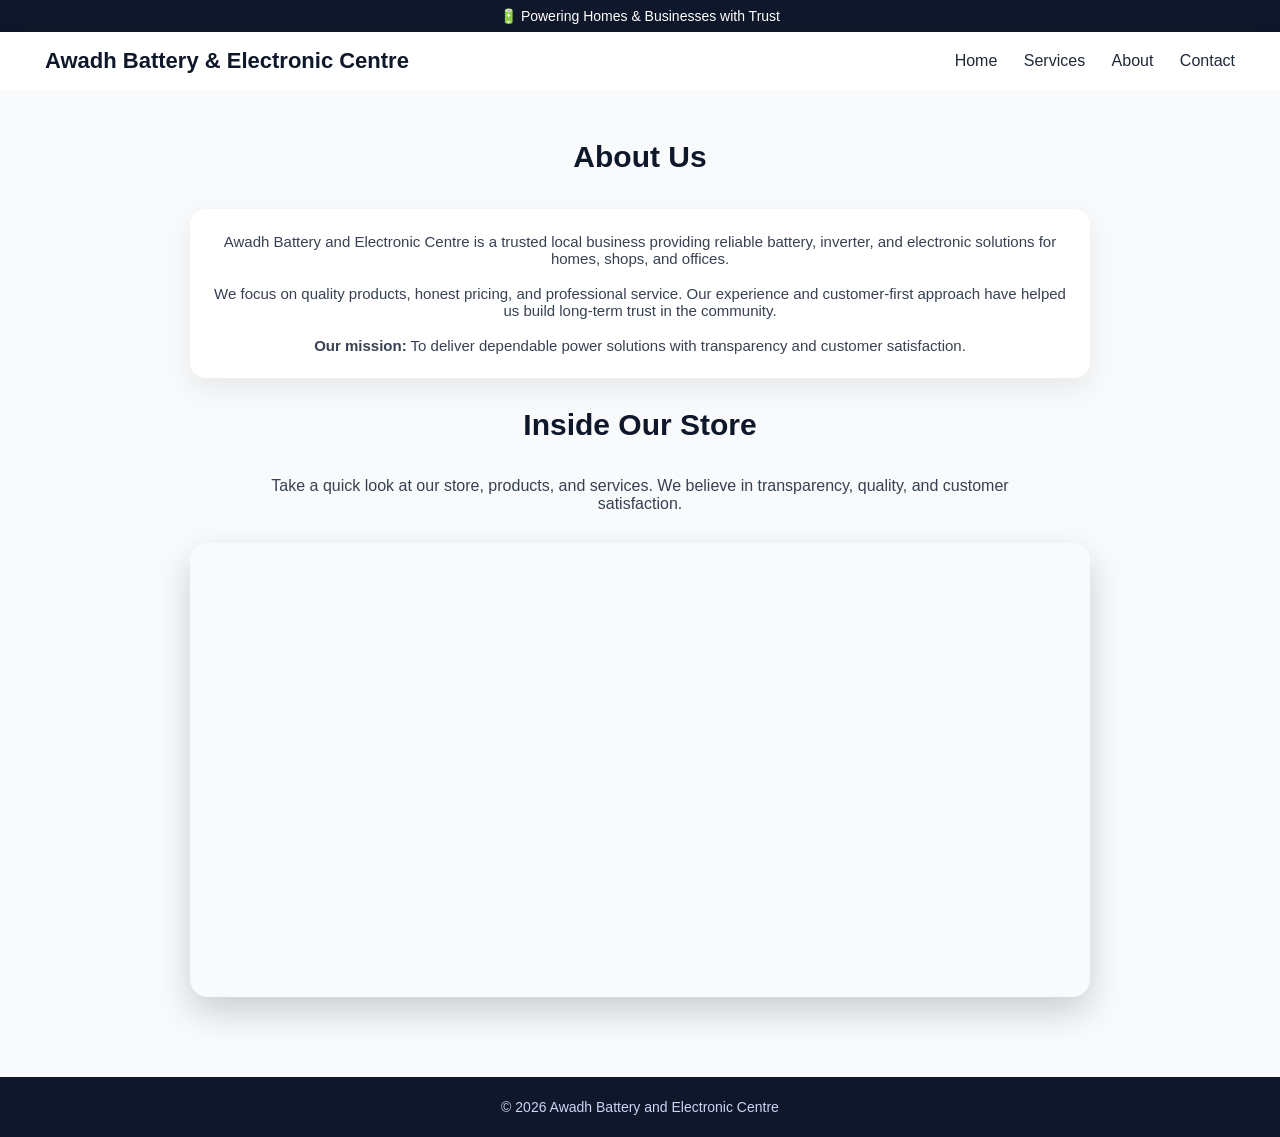
==== about.html @ 52fd738b "Update about.html" ====
<!DOCTYPE html>
<html lang="en">
<head>
    <meta charset="UTF-8">
    <title>About Us | Awadh Battery and Electronic Centre</title>
    <meta name="viewport" content="width=device-width, initial-scale=1.0">
    <link rel="stylesheet" href="css/style.css">
</head>
<body>

<!-- Top Bar -->
<div class="top-bar">
    🔋 Powering Homes & Businesses with Trust
</div>

<!-- Navbar -->
<header class="navbar">
    <h1>Awadh Battery & Electronic Centre</h1>
    <nav>
        <a href="index.html">Home</a>
        <a href="services.html">Services</a>
        <a href="about.html">About</a>
        <a href="contact.html">Contact</a>
    </nav>
</header>

<!-- About Section -->
<section class="section">
    <h2>About Us</h2>

    <div class="card" style="max-width:900px;margin:30px auto;">
        <p>
            Awadh Battery and Electronic Centre is a trusted local business providing
            reliable battery, inverter, and electronic solutions for homes, shops,
            and offices.
        </p>
        <br>
        <p>
            We focus on quality products, honest pricing, and professional service.
            Our experience and customer-first approach have helped us build
            long-term trust in the community.
        </p>
        <br>
        <p>
            <strong>Our mission:</strong> To deliver dependable power solutions with
            transparency and customer satisfaction.
        </p>
    </div>

    <!-- Video Section -->
    <h2>Inside Our Store</h2>

    <p style="max-width:800px;margin:10px auto 25px;color:#374151;">
        Take a quick look at our store, products, and services.
        We believe in transparency, quality, and customer satisfaction.
    </p>

    <div style="
        max-width:900px;
        margin:30px auto;
        border-radius:18px;
        overflow:hidden;
        box-shadow:0 15px 35px rgba(0,0,0,0.18);
    ">
        <iframe
            width="100%"
            height="450"
            src="https://www.youtube.com/embed/O_QSmwJONHc?si=0A84i3g3huRqB9Fi"
            title="Awadh Battery and Electronic Centre"
            frameborder="0"
            allow="accelerometer; autoplay; clipboard-write; encrypted-media; gyroscope; picture-in-picture"
            allowfullscreen>
        </iframe>
    </div>
</section>

<!-- Footer -->
<footer>
    <p>© 2026 Awadh Battery and Electronic Centre</p>
</footer>

</body>
</html>
---- css/style.css ----
* {
    margin: 0;
    padding: 0;
    box-sizing: border-box;
    font-family: "Segoe UI", Arial, sans-serif;
}

/* Top Bar */
.top-bar {
    background: #0f172a;
    color: #ffffff;
    text-align: center;
    padding: 8px 12px;
    font-size: 14px;
}

/* Navbar */
.navbar {
    background: #ffffff;
    padding: 16px 45px;
    display: flex;
    justify-content: space-between;
    align-items: center;
    box-shadow: 0 4px 18px rgba(0,0,0,0.08);
}

.navbar h1 {
    color: #0f172a;
    font-size: 22px;
    font-weight: 700;
}

.navbar nav a {
    margin-left: 22px;
    text-decoration: none;
    color: #1f2937;
    font-weight: 500;
}

.navbar nav a:hover {
    color: #f97316;
}

/* Hero */
.hero {
    background: linear-gradient(
        rgba(15,23,42,0.75),
        rgba(15,23,42,0.75)
    ),
    url("../images/shop.jpg") center/cover no-repeat;
    min-height: 58vh;
    display: flex;
    align-items: center;
    justify-content: center;
    text-align: center;
    color: white;
    padding: 40px 20px;
}

.hero h2 {
    font-size: 40px;
    margin-bottom: 12px;
    font-weight: 700;
}

.hero p {
    font-size: 18px;
    margin-bottom: 22px;
    color: #e5e7eb;
}

.btn {
    display: inline-block;
    padding: 13px 30px;
    background: #f97316;
    color: white;
    text-decoration: none;
    border-radius: 30px;
    font-weight: 600;
}

.btn:hover {
    background: #ea580c;
}

/* Sections */
.section {
    padding: 50px 60px;
    background: #f8fafc;
    text-align: center;
}

.section h2 {
    margin-bottom: 35px;
    font-size: 30px;
    color: #0f172a;
    font-weight: 700;
}

/* Cards */
.cards {
    display: grid;
    grid-template-columns: repeat(auto-fit, minmax(260px, 1fr));
    gap: 28px;
}

.card {
    background: white;
    padding: 24px;
    border-radius: 16px;
    box-shadow: 0 10px 30px rgba(0,0,0,0.08);
    transition: transform 0.3s, box-shadow 0.3s;
}

.card:hover {
    transform: translateY(-10px);
    box-shadow: 0 18px 40px rgba(0,0,0,0.15);
}

.card img {
    width: 100%;
    border-radius: 14px;
    margin-bottom: 18px;
}

.card h3 {
    color: #f97316;
    margin-bottom: 10px;
    font-size: 20px;
}

.card p {
    color: #374151;
    font-size: 15px;
}

/* Footer */
footer {
    background: #0f172a;
    color: #cbd5f5;
    text-align: center;
    padding: 22px;
    font-size: 14px;
}
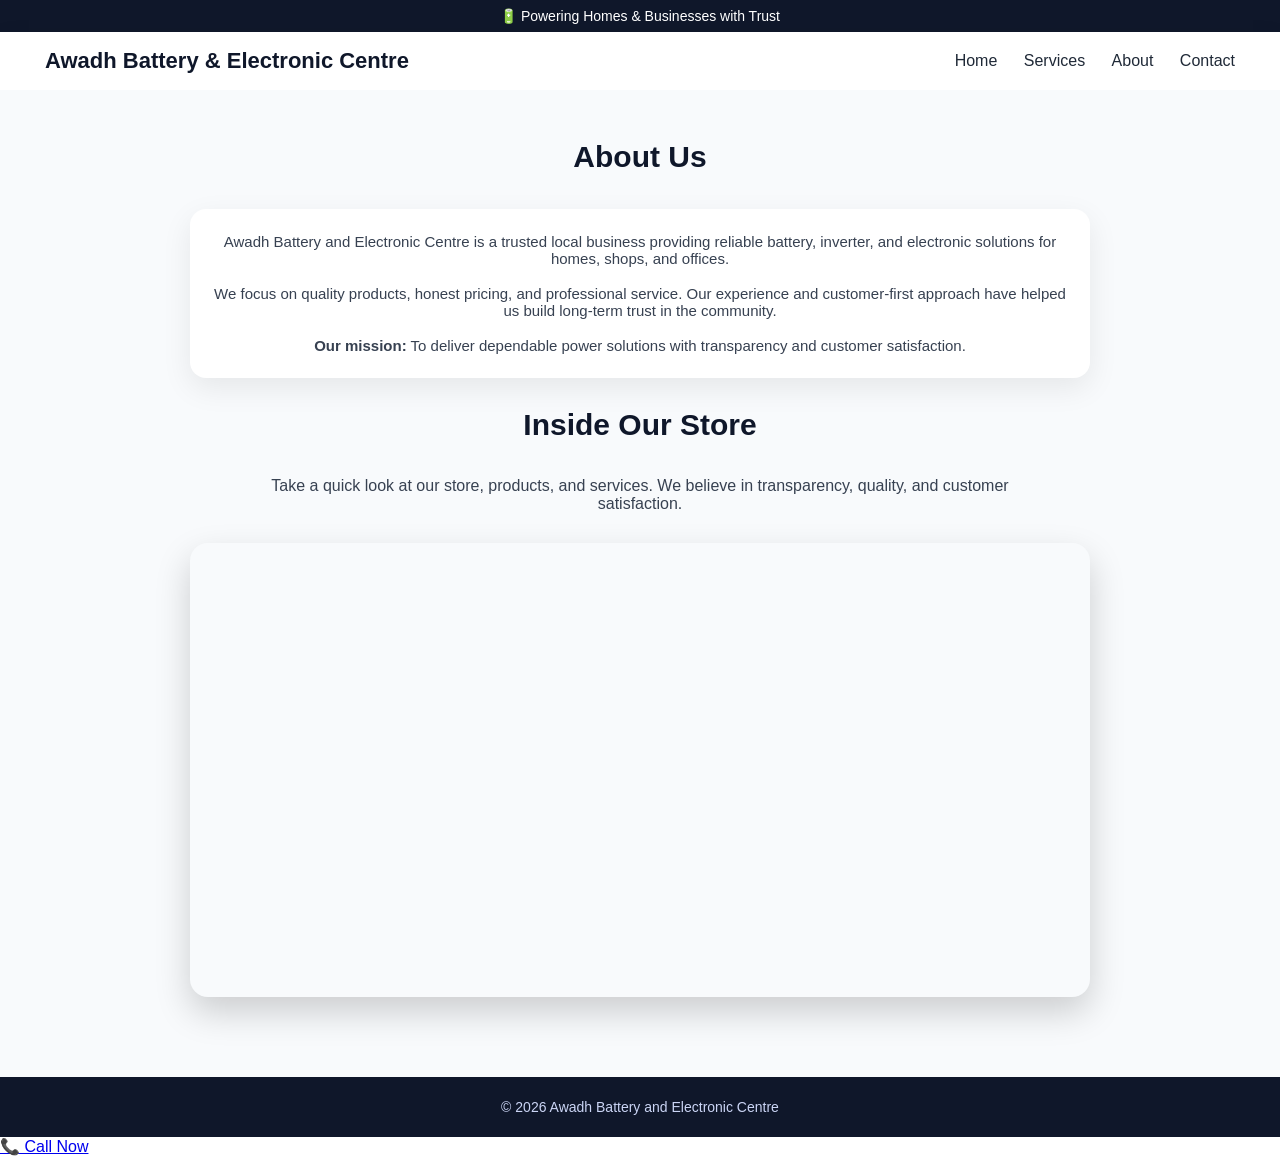
==== commit 5aeda6ee: "Update about.html" ====
--- a/about.html
+++ b/about.html
@@ -78,6 +78,10 @@
 <footer>
     <p>© 2026 Awadh Battery and Electronic Centre</p>
 </footer>
-
+<!-- Sticky Call Button -->
+<a href="tel:+918130596101" class="sticky-call">
+    📞 Call Now
+</a>
 </body>
 </html>
+
--- a/css/style.css
+++ b/css/style.css
@@ -142,3 +142,37 @@
     padding: 22px;
     font-size: 14px;
 }
+/* Mobile Optimization */
+@media (max-width: 768px) {
+
+    .navbar {
+        flex-direction: column;
+        padding: 15px 20px;
+        text-align: center;
+    }
+
+    .navbar nav {
+        margin-top: 10px;
+    }
+
+    .navbar nav a {
+        margin: 0 10px;
+        display: inline-block;
+    }
+
+    .hero h2 {
+        font-size: 28px;
+    }
+
+    .hero p {
+        font-size: 16px;
+    }
+
+    .section {
+        padding: 35px 20px;
+    }
+
+    iframe {
+        height: 260px;
+    }
+}
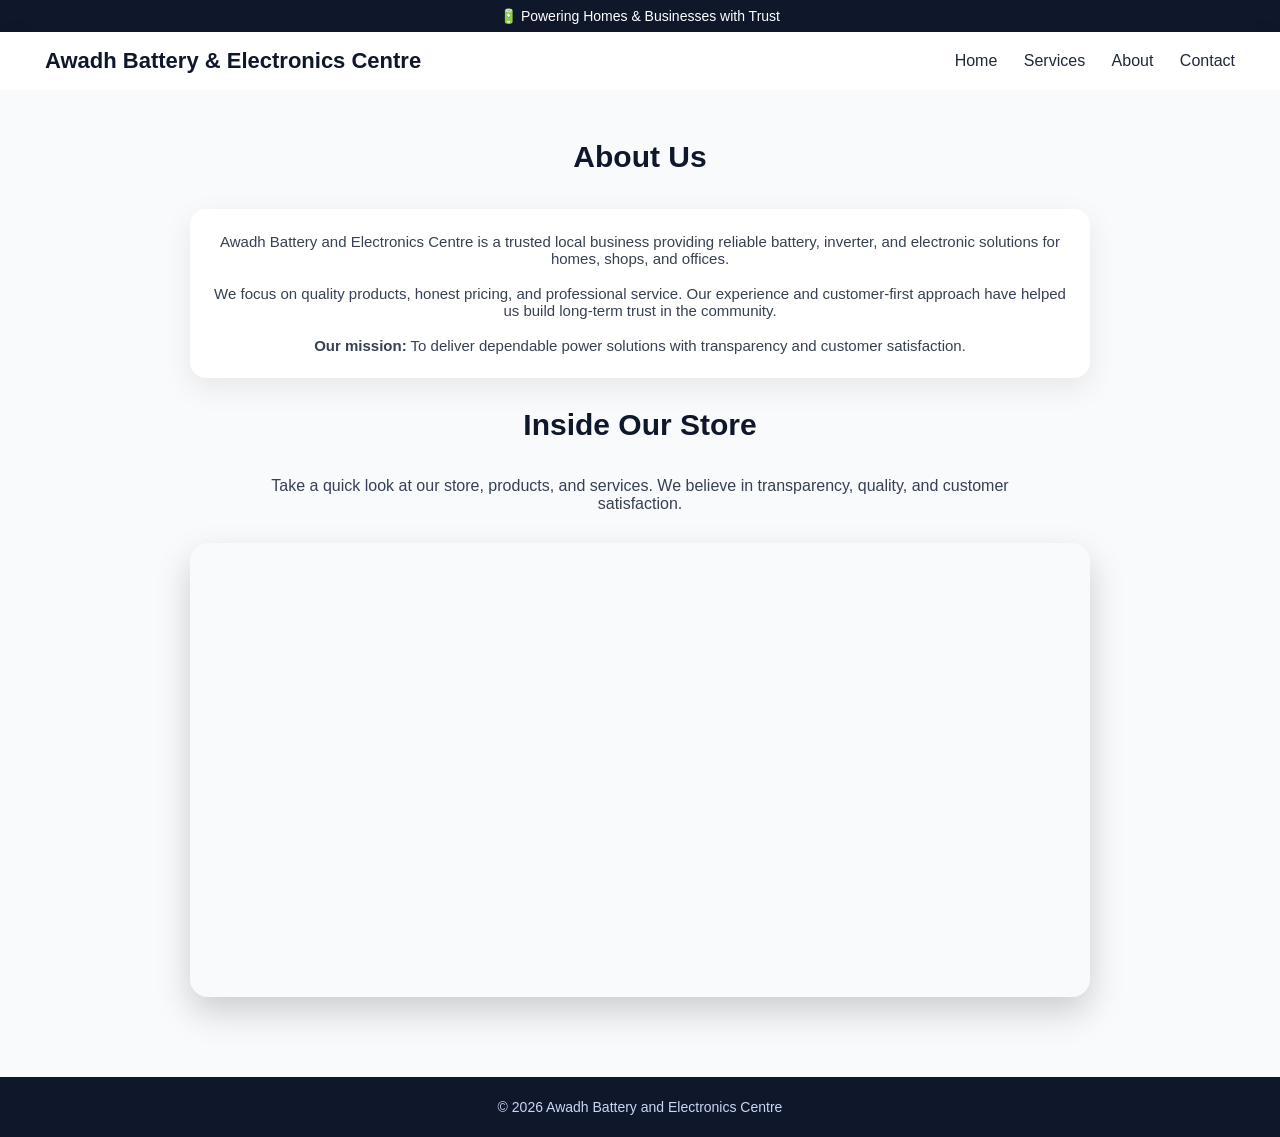
==== commit bd977bd5: "Update about.html" ====
--- a/about.html
+++ b/about.html
@@ -2,7 +2,7 @@
 <html lang="en">
 <head>
     <meta charset="UTF-8">
-    <title>About Us | Awadh Battery and Electronic Centre</title>
+    <title>About Us | Awadh Battery and Electronics Centre</title>
     <meta name="viewport" content="width=device-width, initial-scale=1.0">
     <link rel="stylesheet" href="css/style.css">
 </head>
@@ -15,7 +15,7 @@
 
 <!-- Navbar -->
 <header class="navbar">
-    <h1>Awadh Battery & Electronic Centre</h1>
+    <h1>Awadh Battery & Electronics Centre</h1>
     <nav>
         <a href="index.html">Home</a>
         <a href="services.html">Services</a>
@@ -30,7 +30,7 @@
 
     <div class="card" style="max-width:900px;margin:30px auto;">
         <p>
-            Awadh Battery and Electronic Centre is a trusted local business providing
+            Awadh Battery and Electronics Centre is a trusted local business providing
             reliable battery, inverter, and electronic solutions for homes, shops,
             and offices.
         </p>
@@ -66,7 +66,7 @@
             width="100%"
             height="450"
             src="https://www.youtube.com/embed/O_QSmwJONHc?si=0A84i3g3huRqB9Fi"
-            title="Awadh Battery and Electronic Centre"
+            title="Awadh Battery and Electronics Centre"
             frameborder="0"
             allow="accelerometer; autoplay; clipboard-write; encrypted-media; gyroscope; picture-in-picture"
             allowfullscreen>
@@ -76,7 +76,7 @@
 
 <!-- Footer -->
 <footer>
-    <p>© 2026 Awadh Battery and Electronic Centre</p>
+    <p>© 2026 Awadh Battery and Electronics Centre</p>
 </footer>
 <!-- Sticky Call Button -->
 <a href="tel:+918130596101" class="sticky-call">
@@ -85,3 +85,4 @@
 </body>
 </html>
 
+
--- a/css/style.css
+++ b/css/style.css
@@ -176,3 +176,30 @@
         height: 260px;
     }
 }
+/* Sticky Call Button */
+.sticky-call {
+    position: fixed;
+    bottom: 20px;
+    right: 20px;
+    background: #f97316;
+    color: #ffffff;
+    padding: 14px 20px;
+    border-radius: 50px;
+    font-size: 16px;
+    font-weight: 600;
+    text-decoration: none;
+    box-shadow: 0 10px 25px rgba(0,0,0,0.25);
+    z-index: 9999;
+}
+
+/* Hover effect (desktop only) */
+.sticky-call:hover {
+    background: #ea580c;
+}
+
+/* Show only on mobile */
+@media (min-width: 769px) {
+    .sticky-call {
+        display: none;
+    }
+}
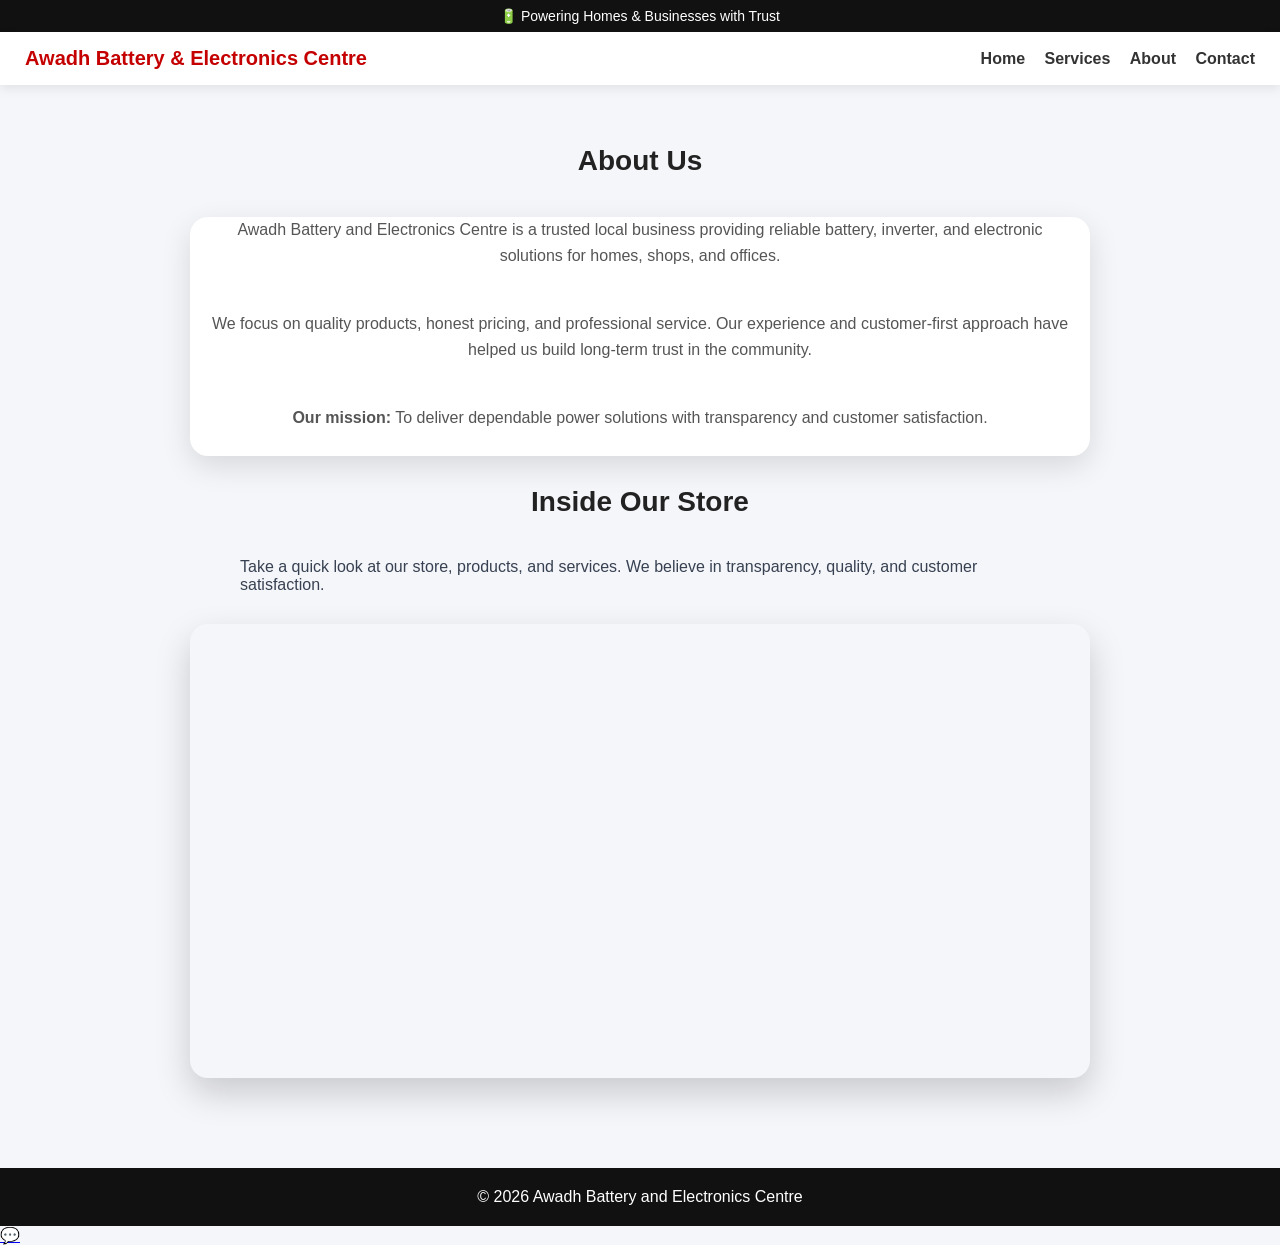
==== commit 6614dcfb: "Update about.html" ====
--- a/about.html
+++ b/about.html
@@ -82,7 +82,17 @@
 <a href="tel:+918130596101" class="sticky-call">
     📞 Call Now
 </a>
+
+    <!-- WhatsApp Floating Button -->
+<a 
+  href="https://wa.me/918130596101?text=Hello%20Awadh%20Battery%20and%20Electronics%20Centre,%20I%20need%20information."
+  class="whatsapp-float"
+  target="_blank"
+>
+    💬
+</a>
 </body>
 </html>
 
 
+
--- a/css/style.css
+++ b/css/style.css
@@ -1,205 +1,219 @@
+/* =======================
+   RESET & GLOBAL
+======================= */
 * {
     margin: 0;
     padding: 0;
     box-sizing: border-box;
-    font-family: "Segoe UI", Arial, sans-serif;
-}
-
-/* Top Bar */
+    font-family: Arial, Helvetica, sans-serif;
+}
+
+body {
+    background: #f5f6fa;
+    color: #333;
+}
+
+/* =======================
+   TOP BAR
+======================= */
 .top-bar {
-    background: #0f172a;
-    color: #ffffff;
-    text-align: center;
-    padding: 8px 12px;
+    background: #111;
+    color: #fff;
+    text-align: center;
+    padding: 8px;
     font-size: 14px;
 }
 
-/* Navbar */
+/* =======================
+   NAVBAR
+======================= */
 .navbar {
     background: #ffffff;
-    padding: 16px 45px;
+    padding: 15px 25px;
     display: flex;
     justify-content: space-between;
     align-items: center;
-    box-shadow: 0 4px 18px rgba(0,0,0,0.08);
+    flex-wrap: wrap;
+    box-shadow: 0 4px 10px rgba(0,0,0,0.08);
 }
 
 .navbar h1 {
-    color: #0f172a;
-    font-size: 22px;
-    font-weight: 700;
+    font-size: 20px;
+    color: #c40000;
 }
 
 .navbar nav a {
-    margin-left: 22px;
-    text-decoration: none;
-    color: #1f2937;
-    font-weight: 500;
+    margin-left: 15px;
+    text-decoration: none;
+    color: #333;
+    font-weight: 600;
 }
 
 .navbar nav a:hover {
-    color: #f97316;
-}
-
-/* Hero */
+    color: #c40000;
+}
+
+/* =======================
+   HERO SECTION
+======================= */
 .hero {
-    background: linear-gradient(
-        rgba(15,23,42,0.75),
-        rgba(15,23,42,0.75)
-    ),
-    url("../images/shop.jpg") center/cover no-repeat;
-    min-height: 58vh;
-    display: flex;
-    align-items: center;
-    justify-content: center;
-    text-align: center;
+    background: linear-gradient(to right, #c40000, #ff3b3b);
     color: white;
-    padding: 40px 20px;
+    padding: 70px 20px;
+    text-align: center;
 }
 
 .hero h2 {
-    font-size: 40px;
-    margin-bottom: 12px;
-    font-weight: 700;
+    font-size: 34px;
+    margin-bottom: 10px;
 }
 
 .hero p {
     font-size: 18px;
-    margin-bottom: 22px;
-    color: #e5e7eb;
+    margin-bottom: 25px;
 }
 
 .btn {
+    background: white;
+    color: #c40000;
+    padding: 12px 25px;
+    border-radius: 30px;
+    text-decoration: none;
+    font-weight: bold;
     display: inline-block;
-    padding: 13px 30px;
-    background: #f97316;
-    color: white;
-    text-decoration: none;
-    border-radius: 30px;
-    font-weight: 600;
-}
-
-.btn:hover {
-    background: #ea580c;
-}
-
-/* Sections */
+}
+
+/* =======================
+   SECTIONS
+======================= */
 .section {
-    padding: 50px 60px;
-    background: #f8fafc;
-    text-align: center;
+    padding: 60px 20px;
 }
 
 .section h2 {
-    margin-bottom: 35px;
-    font-size: 30px;
-    color: #0f172a;
-    font-weight: 700;
-}
-
-/* Cards */
+    text-align: center;
+    margin-bottom: 40px;
+    font-size: 28px;
+    color: #222;
+}
+
+/* =======================
+   OFFERING CARDS
+======================= */
 .cards {
     display: grid;
-    grid-template-columns: repeat(auto-fit, minmax(260px, 1fr));
-    gap: 28px;
+    grid-template-columns: repeat(auto-fit, minmax(280px, 1fr));
+    gap: 30px;
+    max-width: 1200px;
+    margin: auto;
 }
 
 .card {
-    background: white;
-    padding: 24px;
-    border-radius: 16px;
-    box-shadow: 0 10px 30px rgba(0,0,0,0.08);
-    transition: transform 0.3s, box-shadow 0.3s;
-}
-
-.card:hover {
-    transform: translateY(-10px);
-    box-shadow: 0 18px 40px rgba(0,0,0,0.15);
+    background: #fff;
+    border-radius: 18px;
+    overflow: hidden;
+    box-shadow: 0 10px 30px rgba(0,0,0,0.12);
+    display: flex;
+    flex-direction: column;
 }
 
 .card img {
     width: 100%;
-    border-radius: 14px;
-    margin-bottom: 18px;
+    height: 220px;
+    object-fit: cover;
+    display: block;
 }
 
 .card h3 {
-    color: #f97316;
-    margin-bottom: 10px;
-    font-size: 20px;
+    margin: 18px 0 8px;
+    text-align: center;
+    color: #c40000;
 }
 
 .card p {
-    color: #374151;
-    font-size: 15px;
-}
-
-/* Footer */
+    padding: 0 20px 25px;
+    text-align: center;
+    color: #555;
+    line-height: 1.6;
+    flex-grow: 1;
+}
+
+/* =======================
+   MAP SECTION
+======================= */
+.map-container {
+    max-width: 1200px;
+    margin: auto;
+    border-radius: 20px;
+    overflow: hidden;
+    box-shadow: 0 10px 30px rgba(0,0,0,0.15);
+}
+
+.map-actions {
+    width: 100%;
+    display: flex;
+    justify-content: center;
+    margin: 30px 0;
+}
+
+.map-actions a {
+    background: #c40000;
+    color: #fff;
+    padding: 14px 32px;
+    border-radius: 30px;
+    text-decoration: none;
+    font-weight: bold;
+    font-size: 16px;
+    box-shadow: 0 6px 18px rgba(0,0,0,0.25);
+}
+
+/* =======================
+   FOOTER
+======================= */
 footer {
-    background: #0f172a;
-    color: #cbd5f5;
-    text-align: center;
-    padding: 22px;
-    font-size: 14px;
-}
-/* Mobile Optimization */
-@media (max-width: 768px) {
-
-    .navbar {
-        flex-direction: column;
-        padding: 15px 20px;
-        text-align: center;
-    }
-
-    .navbar nav {
-        margin-top: 10px;
-    }
-
-    .navbar nav a {
-        margin: 0 10px;
-        display: inline-block;
-    }
-
-    .hero h2 {
-        font-size: 28px;
-    }
-
-    .hero p {
-        font-size: 16px;
-    }
-
-    .section {
-        padding: 35px 20px;
-    }
-
-    iframe {
-        height: 260px;
-    }
-}
-/* Sticky Call Button */
+    background: #111;
+    color: white;
+    text-align: center;
+    padding: 20px;
+}
+
+/* =======================
+   STICKY CALL BUTTON
+======================= */
 .sticky-call {
     position: fixed;
     bottom: 20px;
     right: 20px;
-    background: #f97316;
-    color: #ffffff;
+    background: #c40000;
+    color: white;
     padding: 14px 20px;
-    border-radius: 50px;
-    font-size: 16px;
-    font-weight: 600;
-    text-decoration: none;
-    box-shadow: 0 10px 25px rgba(0,0,0,0.25);
-    z-index: 9999;
-}
-
-/* Hover effect (desktop only) */
-.sticky-call:hover {
-    background: #ea580c;
-}
-
-/* Show only on mobile */
-@media (min-width: 769px) {
+    border-radius: 40px;
+    text-decoration: none;
+    font-weight: bold;
+    box-shadow: 0 8px 20px rgba(0,0,0,0.3);
+}
+
+/* Hide call button on desktop */
+@media (min-width: 768px) {
     .sticky-call {
         display: none;
     }
 }
+
+/* =======================
+   MOBILE OPTIMIZATION
+======================= */
+@media (max-width: 600px) {
+    .hero h2 {
+        font-size: 26px;
+    }
+
+    .card img {
+        height: 190px;
+    }
+
+    .map-actions a {
+        width: 90%;
+        text-align: center;
+    }
+}
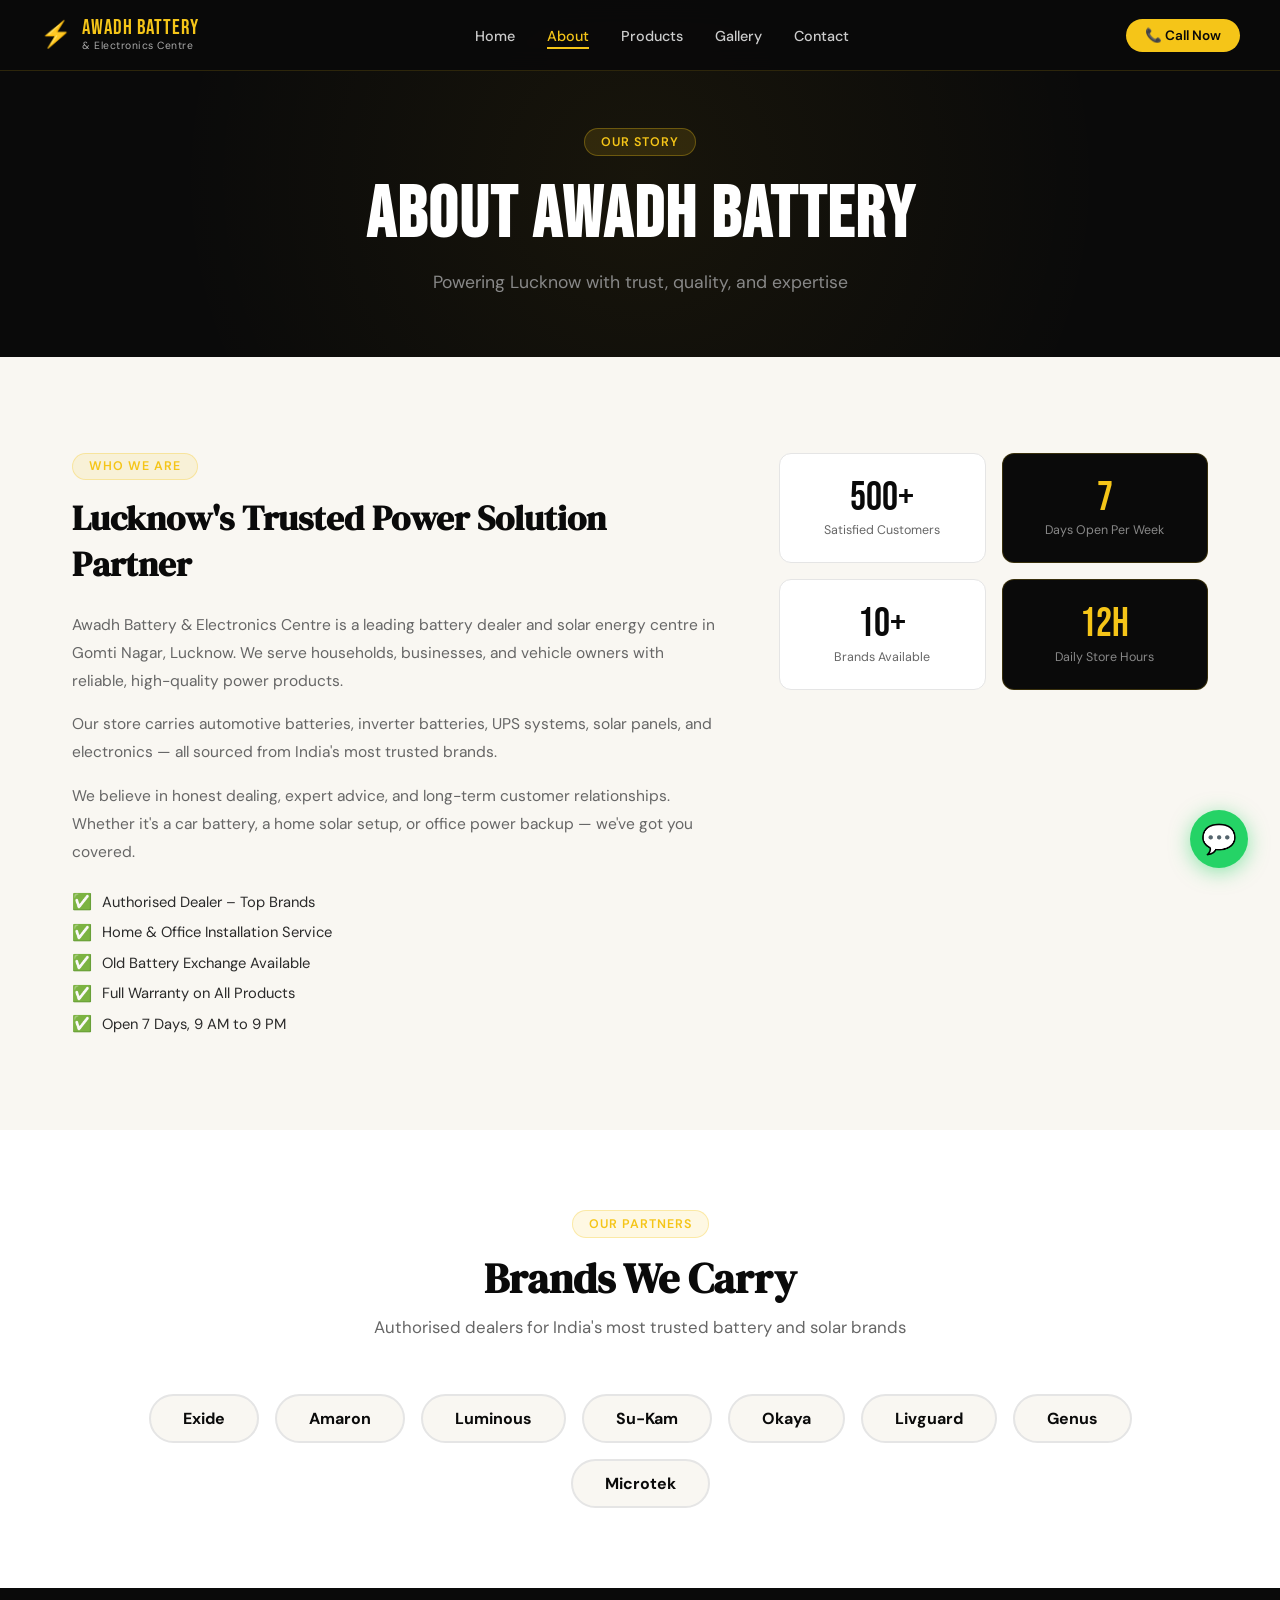
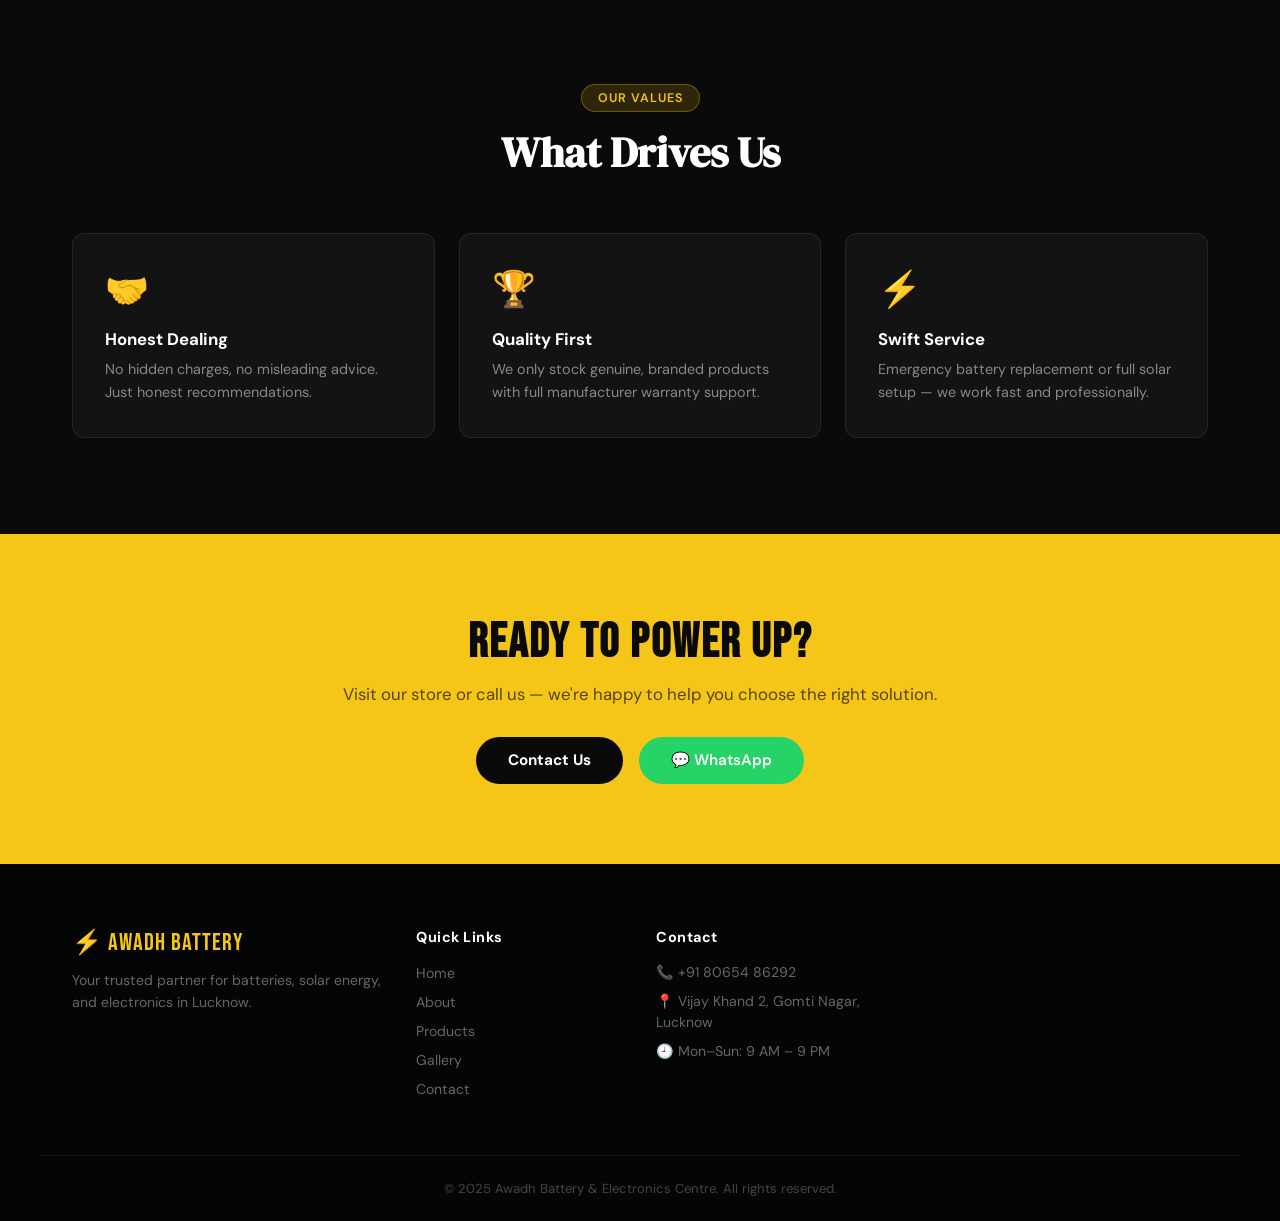
==== commit 4839e6ac: "Update about.html" ====
--- a/about.html
+++ b/about.html
@@ -1,98 +1,104 @@
 <!DOCTYPE html>
 <html lang="en">
 <head>
-    <meta charset="UTF-8">
-    <title>About Us | Awadh Battery and Electronics Centre</title>
-    <meta name="viewport" content="width=device-width, initial-scale=1.0">
-    <link rel="stylesheet" href="css/style.css">
+  <meta charset="UTF-8"/>
+  <meta name="viewport" content="width=device-width, initial-scale=1.0"/>
+  <title>About Us | Awadh Battery & Electronics Centre</title>
+  <link rel="preconnect" href="https://fonts.googleapis.com">
+  <link href="https://fonts.googleapis.com/css2?family=Bebas+Neue&family=DM+Sans:wght@300;400;500;600&family=DM+Serif+Display&display=swap" rel="stylesheet">
+  <link rel="stylesheet" href="style.css">
 </head>
 <body>
+  <nav class="navbar" id="navbar">
+    <div class="nav-container">
+      <a href="index.html" class="nav-logo"><span class="logo-icon">⚡</span><div><div class="logo-name">Awadh Battery</div><div class="logo-sub">& Electronics Centre</div></div></a>
+      <ul class="nav-links" id="navLinks">
+        <li><a href="index.html">Home</a></li>
+        <li><a href="about.html" class="active">About</a></li>
+        <li><a href="products.html">Products</a></li>
+        <li><a href="gallery.html">Gallery</a></li>
+        <li><a href="contact.html">Contact</a></li>
+      </ul>
+      <a href="tel:08065486292" class="nav-cta">📞 Call Now</a>
+      <button class="hamburger" id="hamburger">&#9776;</button>
+    </div>
+  </nav>
 
-<!-- Top Bar -->
-<div class="top-bar">
-    🔋 Powering Homes & Businesses with Trust
-</div>
+  <section class="page-hero">
+    <div class="page-hero-content">
+      <div class="section-tag">Our Story</div>
+      <h1>About Awadh Battery</h1>
+      <p>Powering Lucknow with trust, quality, and expertise</p>
+    </div>
+  </section>
 
-<!-- Navbar -->
-<header class="navbar">
-    <h1>Awadh Battery & Electronics Centre</h1>
-    <nav>
-        <a href="index.html">Home</a>
-        <a href="services.html">Services</a>
-        <a href="about.html">About</a>
-        <a href="contact.html">Contact</a>
-    </nav>
-</header>
+  <section class="about-section">
+    <div class="container about-flex">
+      <div class="about-text">
+        <div class="section-tag">Who We Are</div>
+        <h2>Lucknow's Trusted Power Solution Partner</h2>
+        <p>Awadh Battery & Electronics Centre is a leading battery dealer and solar energy centre in Gomti Nagar, Lucknow. We serve households, businesses, and vehicle owners with reliable, high-quality power products.</p>
+        <p>Our store carries automotive batteries, inverter batteries, UPS systems, solar panels, and electronics — all sourced from India's most trusted brands.</p>
+        <p>We believe in honest dealing, expert advice, and long-term customer relationships. Whether it's a car battery, a home solar setup, or office power backup — we've got you covered.</p>
+        <div class="about-highlights">
+          <div class="highlight"><span class="hl-icon">✅</span><span>Authorised Dealer – Top Brands</span></div>
+          <div class="highlight"><span class="hl-icon">✅</span><span>Home & Office Installation Service</span></div>
+          <div class="highlight"><span class="hl-icon">✅</span><span>Old Battery Exchange Available</span></div>
+          <div class="highlight"><span class="hl-icon">✅</span><span>Full Warranty on All Products</span></div>
+          <div class="highlight"><span class="hl-icon">✅</span><span>Open 7 Days, 9 AM to 9 PM</span></div>
+        </div>
+      </div>
+      <div class="about-stats-col">
+        <div class="about-stat-card"><div class="big-num">500+</div><div class="big-label">Satisfied Customers</div></div>
+        <div class="about-stat-card accent-card"><div class="big-num">7</div><div class="big-label">Days Open Per Week</div></div>
+        <div class="about-stat-card"><div class="big-num">10+</div><div class="big-label">Brands Available</div></div>
+        <div class="about-stat-card accent-card"><div class="big-num">12h</div><div class="big-label">Daily Store Hours</div></div>
+      </div>
+    </div>
+  </section>
 
-<!-- About Section -->
-<section class="section">
-    <h2>About Us</h2>
+  <section class="brands-section">
+    <div class="container">
+      <div class="section-header"><div class="section-tag">Our Partners</div><h2>Brands We Carry</h2><p>Authorised dealers for India's most trusted battery and solar brands</p></div>
+      <div class="brands-grid">
+        <div class="brand-pill">Exide</div><div class="brand-pill">Amaron</div><div class="brand-pill">Luminous</div>
+        <div class="brand-pill">Su-Kam</div><div class="brand-pill">Okaya</div><div class="brand-pill">Livguard</div>
+        <div class="brand-pill">Genus</div><div class="brand-pill">Microtek</div>
+      </div>
+    </div>
+  </section>
 
-    <div class="card" style="max-width:900px;margin:30px auto;">
-        <p>
-            Awadh Battery and Electronics Centre is a trusted local business providing
-            reliable battery, inverter, and electronic solutions for homes, shops,
-            and offices.
-        </p>
-        <br>
-        <p>
-            We focus on quality products, honest pricing, and professional service.
-            Our experience and customer-first approach have helped us build
-            long-term trust in the community.
-        </p>
-        <br>
-        <p>
-            <strong>Our mission:</strong> To deliver dependable power solutions with
-            transparency and customer satisfaction.
-        </p>
+  <section class="values-section">
+    <div class="container">
+      <div class="section-header light"><div class="section-tag tag-light">Our Values</div><h2>What Drives Us</h2></div>
+      <div class="values-grid">
+        <div class="value-card"><div class="value-icon">🤝</div><h3>Honest Dealing</h3><p>No hidden charges, no misleading advice. Just honest recommendations.</p></div>
+        <div class="value-card"><div class="value-icon">🏆</div><h3>Quality First</h3><p>We only stock genuine, branded products with full manufacturer warranty support.</p></div>
+        <div class="value-card"><div class="value-icon">⚡</div><h3>Swift Service</h3><p>Emergency battery replacement or full solar setup — we work fast and professionally.</p></div>
+      </div>
     </div>
+  </section>
 
-    <!-- Video Section -->
-    <h2>Inside Our Store</h2>
+  <section class="cta-banner">
+    <div class="container" style="text-align:center">
+      <h2>Ready to Power Up?</h2>
+      <p>Visit our store or call us — we're happy to help you choose the right solution.</p>
+      <div class="cta-btns" style="justify-content:center">
+        <a href="contact.html" class="btn-primary">Contact Us</a>
+        <a href="https://wa.me/918065486292" target="_blank" class="btn-whatsapp">💬 WhatsApp</a>
+      </div>
+    </div>
+  </section>
 
-    <p style="max-width:800px;margin:10px auto 25px;color:#374151;">
-        Take a quick look at our store, products, and services.
-        We believe in transparency, quality, and customer satisfaction.
-    </p>
-
-    <div style="
-        max-width:900px;
-        margin:30px auto;
-        border-radius:18px;
-        overflow:hidden;
-        box-shadow:0 15px 35px rgba(0,0,0,0.18);
-    ">
-        <iframe
-            width="100%"
-            height="450"
-            src="https://www.youtube.com/embed/O_QSmwJONHc?si=0A84i3g3huRqB9Fi"
-            title="Awadh Battery and Electronics Centre"
-            frameborder="0"
-            allow="accelerometer; autoplay; clipboard-write; encrypted-media; gyroscope; picture-in-picture"
-            allowfullscreen>
-        </iframe>
+  <footer class="footer">
+    <div class="container footer-grid">
+      <div class="footer-brand"><div class="footer-logo">⚡ Awadh Battery</div><p>Your trusted partner for batteries, solar energy, and electronics in Lucknow.</p></div>
+      <div class="footer-links"><h4>Quick Links</h4><ul><li><a href="index.html">Home</a></li><li><a href="about.html">About</a></li><li><a href="products.html">Products</a></li><li><a href="gallery.html">Gallery</a></li><li><a href="contact.html">Contact</a></li></ul></div>
+      <div class="footer-contact"><h4>Contact</h4><p>📞 <a href="tel:08065486292">+91 80654 86292</a></p><p>📍 Vijay Khand 2, Gomti Nagar, Lucknow</p><p>🕘 Mon–Sun: 9 AM – 9 PM</p></div>
     </div>
-</section>
-
-<!-- Footer -->
-<footer>
-    <p>© 2026 Awadh Battery and Electronics Centre</p>
-</footer>
-<!-- Sticky Call Button -->
-<a href="tel:+918130596101" class="sticky-call">
-    📞 Call Now
-</a>
-
-    <!-- WhatsApp Floating Button -->
-<a 
-  href="https://wa.me/918130596101?text=Hello%20Awadh%20Battery%20and%20Electronics%20Centre,%20I%20need%20information."
-  class="whatsapp-float"
-  target="_blank"
->
-    💬
-</a>
+    <div class="footer-bottom"><p>© 2025 Awadh Battery & Electronics Centre. All rights reserved.</p></div>
+  </footer>
+  <a href="https://wa.me/918065486292" target="_blank" class="whatsapp-float">💬</a>
+  <script src="script.js"></script>
 </body>
 </html>
-
-
-
--- a/style.css
+++ b/style.css
@@ -0,0 +1,523 @@
+/* ===== RESET & BASE ===== */
+*, *::before, *::after { box-sizing: border-box; margin: 0; padding: 0; }
+html { scroll-behavior: smooth; }
+body {
+  font-family: 'DM Sans', sans-serif;
+  background: #0a0a0a;
+  color: #1a1a1a;
+  overflow-x: hidden;
+}
+a { text-decoration: none; color: inherit; }
+img { max-width: 100%; }
+
+/* ===== VARIABLES ===== */
+:root {
+  --yellow: #f5c518;
+  --dark: #0a0a0a;
+  --dark2: #111;
+  --white: #ffffff;
+  --light-bg: #f9f7f2;
+  --text: #2a2a2a;
+  --muted: #666;
+  --border: #e5e5e5;
+  --radius: 12px;
+}
+
+/* ===== NAVBAR ===== */
+.navbar {
+  position: fixed; top: 0; left: 0; width: 100%; z-index: 1000;
+  background: rgba(10,10,10,0.95);
+  backdrop-filter: blur(12px);
+  border-bottom: 1px solid rgba(245,197,24,0.15);
+  padding: 0 2rem;
+  transition: all 0.3s;
+}
+.navbar.scrolled { padding: 0 2rem; background: rgba(10,10,10,0.99); }
+.nav-container {
+  max-width: 1200px; margin: 0 auto;
+  display: flex; align-items: center; justify-content: space-between;
+  height: 70px;
+}
+.nav-logo {
+  display: flex; align-items: center; gap: 10px; color: var(--white);
+}
+.logo-icon { font-size: 1.6rem; }
+.logo-name { font-family: 'Bebas Neue', sans-serif; font-size: 1.3rem; letter-spacing: 1px; color: var(--yellow); line-height:1; }
+.logo-sub { font-size: 0.65rem; color: #aaa; letter-spacing: 0.5px; }
+.nav-links { display: flex; list-style: none; gap: 2rem; }
+.nav-links a {
+  color: #ccc; font-size: 0.9rem; font-weight: 500;
+  transition: color 0.2s; position: relative; padding-bottom: 4px;
+}
+.nav-links a::after {
+  content: ''; position: absolute; bottom: 0; left: 0;
+  width: 0; height: 2px; background: var(--yellow);
+  transition: width 0.3s;
+}
+.nav-links a:hover, .nav-links a.active { color: var(--yellow); }
+.nav-links a:hover::after, .nav-links a.active::after { width: 100%; }
+.nav-cta {
+  background: var(--yellow); color: var(--dark);
+  padding: 0.5rem 1.2rem; border-radius: 50px;
+  font-weight: 600; font-size: 0.85rem;
+  transition: transform 0.2s, box-shadow 0.2s;
+}
+.nav-cta:hover { transform: translateY(-2px); box-shadow: 0 4px 16px rgba(245,197,24,0.4); }
+.hamburger {
+  display: none; background: none; border: none;
+  color: var(--white); font-size: 1.5rem; cursor: pointer;
+}
+
+/* ===== HERO ===== */
+.hero {
+  min-height: 100vh; background: var(--dark);
+  display: flex; align-items: center;
+  padding: 7rem 2rem 4rem;
+  position: relative; overflow: hidden;
+}
+.hero-bg-pattern {
+  position: absolute; inset: 0;
+  background:
+    radial-gradient(circle at 20% 50%, rgba(245,197,24,0.07) 0%, transparent 60%),
+    radial-gradient(circle at 80% 20%, rgba(245,197,24,0.05) 0%, transparent 50%);
+  pointer-events: none;
+}
+.hero::before {
+  content: '';
+  position: absolute; top: 0; right: 0;
+  width: 50%; height: 100%;
+  background: linear-gradient(135deg, rgba(245,197,24,0.03) 0%, transparent 60%);
+}
+.hero-content {
+  max-width: 1200px; margin: 0 auto;
+  display: grid; grid-template-columns: 1fr 1fr;
+  gap: 4rem; align-items: center; width: 100%;
+}
+.hero-badge {
+  display: inline-block;
+  background: rgba(245,197,24,0.12); border: 1px solid rgba(245,197,24,0.3);
+  color: var(--yellow); padding: 0.4rem 1rem; border-radius: 50px;
+  font-size: 0.8rem; font-weight: 500; margin-bottom: 1.5rem;
+}
+.hero-title {
+  font-family: 'Bebas Neue', sans-serif;
+  font-size: clamp(3.5rem, 7vw, 6rem);
+  color: var(--white); line-height: 1.0;
+  letter-spacing: 2px; margin-bottom: 1.5rem;
+}
+.hero-title .accent { color: var(--yellow); }
+.hero-desc {
+  color: #aaa; font-size: 1.1rem; line-height: 1.7;
+  max-width: 480px; margin-bottom: 2.5rem;
+}
+.hero-btns { display: flex; gap: 1rem; flex-wrap: wrap; margin-bottom: 3rem; }
+.hero-stats { display: flex; align-items: center; gap: 1.5rem; }
+.stat { text-align: center; }
+.stat-num {
+  font-family: 'Bebas Neue', sans-serif; font-size: 2rem;
+  color: var(--yellow); display: block;
+}
+.stat-label { font-size: 0.75rem; color: #888; }
+.stat-divider { width: 1px; height: 40px; background: rgba(255,255,255,0.1); }
+
+/* Hero Cards */
+.hero-visual { position: relative; height: 400px; }
+.hero-card-stack { position: relative; width: 100%; height: 100%; }
+.hero-card {
+  position: absolute;
+  background: rgba(255,255,255,0.04);
+  border: 1px solid rgba(245,197,24,0.2);
+  border-radius: var(--radius);
+  padding: 1.5rem;
+  display: flex; flex-direction: column; align-items: center; justify-content: center;
+  gap: 0.5rem;
+  transition: transform 0.3s;
+  backdrop-filter: blur(10px);
+}
+.hero-card:hover { transform: translateY(-6px) !important; }
+.card-icon { font-size: 2.5rem; }
+.card-label { color: #ccc; font-size: 0.9rem; font-weight: 500; }
+.card1 { top: 0; left: 10%; width: 140px; height: 140px; }
+.card2 { top: 20%; right: 5%; width: 150px; height: 150px; border-color: rgba(245,197,24,0.4); background: rgba(245,197,24,0.05); }
+.card3 { bottom: 15%; left: 5%; width: 130px; height: 130px; }
+.card4 { bottom: 5%; right: 20%; width: 145px; height: 145px; }
+
+/* ===== BUTTONS ===== */
+.btn-primary {
+  background: var(--yellow); color: var(--dark);
+  padding: 0.85rem 2rem; border-radius: 50px;
+  font-weight: 700; font-size: 0.95rem;
+  transition: transform 0.2s, box-shadow 0.2s;
+  display: inline-block;
+}
+.btn-primary:hover { transform: translateY(-3px); box-shadow: 0 8px 24px rgba(245,197,24,0.4); }
+.btn-outline {
+  border: 2px solid rgba(255,255,255,0.25); color: var(--white);
+  padding: 0.85rem 2rem; border-radius: 50px;
+  font-weight: 600; font-size: 0.95rem;
+  transition: all 0.2s; display: inline-block;
+}
+.btn-outline:hover { border-color: var(--yellow); color: var(--yellow); }
+.btn-whatsapp {
+  background: #25d366; color: white;
+  padding: 0.85rem 2rem; border-radius: 50px;
+  font-weight: 600; font-size: 0.95rem;
+  transition: transform 0.2s, box-shadow 0.2s; display: inline-block;
+}
+.btn-whatsapp:hover { transform: translateY(-3px); box-shadow: 0 8px 24px rgba(37,211,102,0.4); }
+.btn-whatsapp.small { padding: 0.6rem 1.2rem; font-size: 0.85rem; margin-top: 1rem; }
+
+/* ===== CONTAINER ===== */
+.container { max-width: 1200px; margin: 0 auto; padding: 0 2rem; }
+.center-btn { text-align: center; margin-top: 3rem; }
+
+/* ===== SECTION HEADERS ===== */
+.section-header { text-align: center; margin-bottom: 3.5rem; }
+.section-header.light h2, .section-header.light p { color: var(--white); }
+.section-header.light p { color: #aaa; }
+.section-tag {
+  display: inline-block;
+  background: rgba(245,197,24,0.12); border: 1px solid rgba(245,197,24,0.3);
+  color: var(--yellow); padding: 0.3rem 1rem; border-radius: 50px;
+  font-size: 0.78rem; font-weight: 600; letter-spacing: 1px;
+  text-transform: uppercase; margin-bottom: 1rem;
+}
+.tag-light { background: rgba(245,197,24,0.15); }
+.section-header h2 {
+  font-family: 'DM Serif Display', serif;
+  font-size: clamp(1.8rem, 3.5vw, 2.6rem);
+  color: var(--dark); margin-bottom: 0.75rem; line-height: 1.2;
+}
+.section-header p { color: var(--muted); font-size: 1.05rem; }
+
+/* ===== WHY SECTION ===== */
+.why-section { background: var(--light-bg); padding: 6rem 2rem; }
+.why-grid {
+  display: grid; grid-template-columns: repeat(auto-fit, minmax(280px, 1fr));
+  gap: 1.5rem;
+}
+.why-card {
+  background: var(--white); padding: 2rem;
+  border-radius: var(--radius); border: 1px solid var(--border);
+  transition: transform 0.3s, box-shadow 0.3s;
+}
+.why-card:hover { transform: translateY(-6px); box-shadow: 0 16px 40px rgba(0,0,0,0.08); }
+.why-icon { font-size: 2rem; margin-bottom: 1rem; }
+.why-card h3 { font-size: 1.1rem; font-weight: 700; margin-bottom: 0.5rem; color: var(--dark); }
+.why-card p { color: var(--muted); font-size: 0.92rem; line-height: 1.6; }
+
+/* ===== PRODUCTS PREVIEW ===== */
+.products-preview { background: var(--dark); padding: 6rem 2rem; }
+.products-preview .section-header h2 { color: var(--white); }
+.products-grid {
+  display: grid; grid-template-columns: repeat(auto-fit, minmax(240px, 1fr));
+  gap: 1.5rem;
+}
+.product-card {
+  background: rgba(255,255,255,0.04); border: 1px solid rgba(255,255,255,0.08);
+  border-radius: var(--radius); padding: 2rem;
+  transition: all 0.3s; position: relative; overflow: hidden;
+}
+.product-card:hover { border-color: rgba(245,197,24,0.4); transform: translateY(-6px); background: rgba(245,197,24,0.04); }
+.product-card.featured { border-color: rgba(245,197,24,0.5); background: rgba(245,197,24,0.05); }
+.featured-badge {
+  position: absolute; top: 1rem; right: 1rem;
+  background: var(--yellow); color: var(--dark);
+  font-size: 0.7rem; font-weight: 700; padding: 0.2rem 0.6rem; border-radius: 50px;
+}
+.product-img { font-size: 3rem; margin-bottom: 1rem; }
+.product-card h3 { color: var(--white); font-size: 1.05rem; font-weight: 700; margin-bottom: 0.5rem; }
+.product-card p { color: #888; font-size: 0.88rem; line-height: 1.6; margin-bottom: 1.2rem; }
+.product-link { color: var(--yellow); font-size: 0.88rem; font-weight: 600; transition: gap 0.2s; }
+.product-link:hover { opacity: 0.8; }
+
+/* ===== TESTIMONIALS ===== */
+.testimonials { background: var(--light-bg); padding: 6rem 2rem; }
+.reviews-grid {
+  display: grid; grid-template-columns: repeat(auto-fit, minmax(280px, 1fr));
+  gap: 1.5rem; margin-bottom: 2rem;
+}
+.review-card {
+  background: var(--white); padding: 2rem;
+  border-radius: var(--radius); border: 1px solid var(--border);
+  transition: box-shadow 0.3s;
+}
+.review-card:hover { box-shadow: 0 8px 32px rgba(0,0,0,0.08); }
+.stars { color: var(--yellow); font-size: 1.1rem; margin-bottom: 1rem; }
+.review-card p { color: var(--text); font-size: 0.95rem; line-height: 1.7; margin-bottom: 1rem; font-style: italic; }
+.reviewer { color: var(--muted); font-size: 0.85rem; font-weight: 600; }
+.review-cta { text-align: center; margin-top: 2rem; }
+.review-cta .btn-outline { border-color: var(--dark); color: var(--dark); }
+.review-cta .btn-outline:hover { border-color: var(--yellow); color: var(--yellow); }
+
+/* ===== HOURS + CTA ===== */
+.hours-cta { background: var(--dark); padding: 5rem 2rem; }
+.hours-flex {
+  display: grid; grid-template-columns: 1fr 1.5fr; gap: 3rem; align-items: center;
+}
+.hours-box {
+  background: rgba(255,255,255,0.04); border: 1px solid rgba(245,197,24,0.2);
+  border-radius: var(--radius); padding: 2rem;
+}
+.hours-box h3 { color: var(--yellow); font-size: 1.2rem; margin-bottom: 1.2rem; }
+.hours-row { display: flex; justify-content: space-between; color: #ccc; font-size: 0.95rem; padding: 0.5rem 0; border-bottom: 1px solid rgba(255,255,255,0.06); }
+.hours-time { color: var(--yellow); font-weight: 700; }
+.hours-note { color: #666; font-size: 0.82rem; margin-top: 0.8rem; }
+.cta-box h3 { font-family: 'DM Serif Display', serif; font-size: 1.8rem; color: var(--white); margin-bottom: 0.75rem; }
+.cta-box p { color: #888; margin-bottom: 1.5rem; line-height: 1.6; }
+.cta-btns { display: flex; gap: 1rem; flex-wrap: wrap; }
+
+/* ===== PAGE HERO ===== */
+.page-hero {
+  background: var(--dark); padding: 8rem 2rem 4rem;
+  text-align: center;
+  background-image: radial-gradient(circle at 50% 50%, rgba(245,197,24,0.06) 0%, transparent 70%);
+}
+.page-hero-content .section-tag { margin-bottom: 1rem; }
+.page-hero h1 {
+  font-family: 'Bebas Neue', sans-serif;
+  font-size: clamp(2.5rem, 6vw, 4.5rem);
+  color: var(--white); letter-spacing: 2px; margin-bottom: 0.75rem;
+}
+.page-hero p { color: #888; font-size: 1.1rem; }
+
+/* ===== ABOUT PAGE ===== */
+.about-section { background: var(--light-bg); padding: 6rem 2rem; }
+.about-flex {
+  display: grid; grid-template-columns: 1.5fr 1fr; gap: 4rem; align-items: start;
+}
+.about-text .section-tag { margin-bottom: 1rem; }
+.about-text h2 {
+  font-family: 'DM Serif Display', serif; font-size: 2.2rem;
+  color: var(--dark); margin-bottom: 1.5rem; line-height: 1.3;
+}
+.about-text p { color: var(--muted); line-height: 1.8; margin-bottom: 1rem; font-size: 0.97rem; }
+.about-highlights { margin-top: 1.5rem; display: flex; flex-direction: column; gap: 0.6rem; }
+.highlight { display: flex; align-items: center; gap: 0.6rem; color: var(--text); font-size: 0.92rem; }
+.hl-icon { font-size: 1rem; }
+.about-stats-col { display: grid; grid-template-columns: 1fr 1fr; gap: 1rem; }
+.about-stat-card {
+  background: var(--white); border: 1px solid var(--border);
+  border-radius: var(--radius); padding: 1.5rem; text-align: center;
+}
+.about-stat-card.accent-card { background: var(--dark); border-color: rgba(245,197,24,0.2); }
+.about-stat-card.accent-card .big-num { color: var(--yellow); }
+.about-stat-card.accent-card .big-label { color: #888; }
+.big-num { font-family: 'Bebas Neue', sans-serif; font-size: 2.5rem; color: var(--dark); line-height: 1; }
+.big-label { font-size: 0.78rem; color: var(--muted); margin-top: 0.3rem; }
+
+/* ===== BRANDS ===== */
+.brands-section { background: var(--white); padding: 5rem 2rem; }
+.brands-grid {
+  display: flex; flex-wrap: wrap; gap: 1rem; justify-content: center;
+}
+.brand-pill {
+  background: var(--light-bg); border: 2px solid var(--border);
+  padding: 0.75rem 2rem; border-radius: 50px;
+  font-weight: 700; font-size: 1rem; color: var(--dark);
+  transition: all 0.2s;
+}
+.brand-pill:hover { border-color: var(--yellow); background: rgba(245,197,24,0.06); }
+
+/* ===== VALUES ===== */
+.values-section { background: var(--dark); padding: 6rem 2rem; }
+.values-grid {
+  display: grid; grid-template-columns: repeat(auto-fit, minmax(250px, 1fr));
+  gap: 1.5rem;
+}
+.value-card {
+  background: rgba(255,255,255,0.04); border: 1px solid rgba(255,255,255,0.08);
+  border-radius: var(--radius); padding: 2rem;
+  transition: all 0.3s;
+}
+.value-card:hover { border-color: rgba(245,197,24,0.4); transform: translateY(-4px); }
+.value-icon { font-size: 2.2rem; margin-bottom: 1rem; }
+.value-card h3 { color: var(--white); margin-bottom: 0.5rem; font-size: 1.05rem; }
+.value-card p { color: #888; font-size: 0.9rem; line-height: 1.6; }
+
+/* ===== CTA BANNER ===== */
+.cta-banner {
+  background: var(--yellow); padding: 5rem 2rem; text-align: center;
+}
+.cta-banner h2 {
+  font-family: 'Bebas Neue', sans-serif; font-size: 3rem;
+  color: var(--dark); letter-spacing: 2px; margin-bottom: 0.75rem;
+}
+.cta-banner p { color: rgba(0,0,0,0.65); font-size: 1.05rem; margin-bottom: 2rem; }
+.cta-banner .btn-primary { background: var(--dark); color: var(--white); }
+.cta-banner .btn-primary:hover { box-shadow: 0 8px 24px rgba(0,0,0,0.3); }
+.cta-banner .btn-whatsapp { background: #25d366; }
+
+/* ===== PRODUCTS PAGE ===== */
+.products-page { background: var(--light-bg); padding: 5rem 2rem; }
+.product-category { margin-bottom: 4rem; }
+.category-header {
+  display: flex; align-items: center; gap: 1rem;
+  margin-bottom: 1.5rem; padding-bottom: 1rem;
+  border-bottom: 2px solid var(--yellow);
+}
+.category-icon { font-size: 2rem; }
+.category-header h2 { font-family: 'DM Serif Display', serif; font-size: 1.6rem; color: var(--dark); }
+.product-items-grid {
+  display: grid; grid-template-columns: repeat(auto-fill, minmax(220px, 1fr));
+  gap: 1rem;
+}
+.product-item {
+  background: var(--white); border: 1px solid var(--border);
+  border-radius: var(--radius); padding: 1.5rem;
+  transition: all 0.2s;
+}
+.product-item:hover { border-color: var(--yellow); box-shadow: 0 4px 16px rgba(0,0,0,0.08); }
+.product-item h4 { font-size: 0.95rem; font-weight: 700; color: var(--dark); margin-bottom: 0.3rem; }
+.product-item p { font-size: 0.82rem; color: var(--muted); line-height: 1.5; }
+.product-item .tag {
+  display: inline-block; background: rgba(245,197,24,0.12);
+  color: #a07c00; font-size: 0.72rem; font-weight: 600;
+  padding: 0.2rem 0.6rem; border-radius: 50px; margin-bottom: 0.5rem;
+}
+
+/* ===== GALLERY PAGE ===== */
+.gallery-page { background: var(--light-bg); padding: 5rem 2rem; }
+.gallery-grid {
+  display: grid; grid-template-columns: repeat(auto-fill, minmax(280px, 1fr));
+  gap: 1.2rem;
+}
+.gallery-item {
+  background: var(--white); border-radius: var(--radius);
+  overflow: hidden; border: 1px solid var(--border);
+  transition: transform 0.3s, box-shadow 0.3s;
+}
+.gallery-item:hover { transform: translateY(-4px); box-shadow: 0 12px 32px rgba(0,0,0,0.1); }
+.gallery-placeholder {
+  background: linear-gradient(135deg, #1a1a1a 0%, #2a2a2a 100%);
+  height: 220px; display: flex; flex-direction: column;
+  align-items: center; justify-content: center; gap: 0.5rem;
+}
+.gallery-emoji { font-size: 3rem; }
+.gallery-placeholder span { color: #888; font-size: 0.8rem; }
+.gallery-item-info { padding: 1rem 1.2rem; }
+.gallery-item-info h4 { font-size: 0.95rem; font-weight: 700; color: var(--dark); }
+.gallery-item-info p { font-size: 0.82rem; color: var(--muted); }
+.gallery-upload-note {
+  background: rgba(245,197,24,0.1); border: 1px dashed rgba(245,197,24,0.4);
+  border-radius: var(--radius); padding: 2rem; text-align: center; margin-top: 2rem;
+}
+.gallery-upload-note p { color: var(--muted); font-size: 0.9rem; }
+
+/* ===== CONTACT PAGE ===== */
+.contact-page { background: var(--light-bg); padding: 5rem 2rem; }
+.contact-grid {
+  display: grid; grid-template-columns: 1fr 1.4fr; gap: 3rem;
+}
+.contact-info h2 {
+  font-family: 'DM Serif Display', serif; font-size: 2rem;
+  color: var(--dark); margin-bottom: 1rem;
+}
+.contact-info p { color: var(--muted); line-height: 1.7; margin-bottom: 2rem; font-size: 0.95rem; }
+.contact-detail {
+  display: flex; align-items: flex-start; gap: 1rem;
+  margin-bottom: 1.5rem;
+}
+.contact-detail-icon {
+  background: var(--yellow); width: 44px; height: 44px; border-radius: 50%;
+  display: flex; align-items: center; justify-content: center;
+  font-size: 1.1rem; flex-shrink: 0;
+}
+.contact-detail-text h4 { font-size: 0.85rem; color: var(--muted); font-weight: 500; margin-bottom: 0.2rem; }
+.contact-detail-text p, .contact-detail-text a {
+  font-size: 0.95rem; font-weight: 600; color: var(--dark);
+}
+.contact-detail-text a:hover { color: #a07c00; }
+.map-embed { margin-top: 2rem; border-radius: var(--radius); overflow: hidden; border: 1px solid var(--border); }
+.contact-form-box {
+  background: var(--white); padding: 2.5rem;
+  border-radius: var(--radius); border: 1px solid var(--border);
+}
+.contact-form-box h3 {
+  font-family: 'DM Serif Display', serif; font-size: 1.5rem;
+  color: var(--dark); margin-bottom: 1.5rem;
+}
+.form-group { margin-bottom: 1.2rem; }
+.form-group label { display: block; font-size: 0.85rem; font-weight: 600; color: var(--text); margin-bottom: 0.4rem; }
+.form-group input, .form-group textarea, .form-group select {
+  width: 100%; padding: 0.85rem 1rem;
+  border: 1.5px solid var(--border); border-radius: 8px;
+  font-family: 'DM Sans', sans-serif; font-size: 0.95rem; color: var(--text);
+  background: var(--light-bg); transition: border-color 0.2s;
+  resize: vertical;
+}
+.form-group input:focus, .form-group textarea:focus, .form-group select:focus {
+  outline: none; border-color: var(--yellow);
+}
+.form-submit { width: 100%; padding: 1rem; background: var(--yellow); color: var(--dark); border: none; border-radius: 50px; font-family: 'DM Sans', sans-serif; font-size: 1rem; font-weight: 700; cursor: pointer; transition: transform 0.2s, box-shadow 0.2s; }
+.form-submit:hover { transform: translateY(-2px); box-shadow: 0 6px 20px rgba(245,197,24,0.4); }
+.whatsapp-contact {
+  background: #25d366; color: white; text-align: center;
+  padding: 1.2rem; border-radius: var(--radius); margin-top: 1rem;
+  font-weight: 600; transition: opacity 0.2s; display: block;
+}
+.whatsapp-contact:hover { opacity: 0.9; }
+
+/* ===== FOOTER ===== */
+.footer { background: #050505; padding: 4rem 2rem 0; }
+.footer-grid {
+  display: grid; grid-template-columns: 1.5fr 1fr 1fr 1.5fr;
+  gap: 2rem; padding-bottom: 3rem;
+  border-bottom: 1px solid rgba(255,255,255,0.06);
+}
+.footer-logo { font-family: 'Bebas Neue', sans-serif; font-size: 1.5rem; color: var(--yellow); letter-spacing: 1px; margin-bottom: 0.75rem; }
+.footer-brand p { color: #666; font-size: 0.88rem; line-height: 1.6; }
+.footer-links h4, .footer-contact h4, .footer-map h4 {
+  color: var(--white); font-size: 0.9rem; font-weight: 700;
+  margin-bottom: 1rem; letter-spacing: 0.5px;
+}
+.footer-links ul { list-style: none; }
+.footer-links li { margin-bottom: 0.5rem; }
+.footer-links a { color: #666; font-size: 0.88rem; transition: color 0.2s; }
+.footer-links a:hover { color: var(--yellow); }
+.footer-contact p { color: #666; font-size: 0.88rem; margin-bottom: 0.5rem; line-height: 1.5; }
+.footer-contact a { color: #666; transition: color 0.2s; }
+.footer-contact a:hover { color: var(--yellow); }
+.footer-bottom {
+  padding: 1.5rem 0; text-align: center;
+}
+.footer-bottom p { color: #444; font-size: 0.82rem; }
+
+/* ===== WHATSAPP FLOAT ===== */
+.whatsapp-float {
+  position: fixed; bottom: 2rem; right: 2rem; z-index: 999;
+  background: #25d366; width: 58px; height: 58px;
+  border-radius: 50%; display: flex; align-items: center; justify-content: center;
+  font-size: 1.8rem; box-shadow: 0 4px 20px rgba(37,211,102,0.5);
+  transition: transform 0.3s, box-shadow 0.3s;
+  animation: pulse-wa 2s infinite;
+}
+.whatsapp-float:hover { transform: scale(1.1); box-shadow: 0 6px 28px rgba(37,211,102,0.7); animation: none; }
+@keyframes pulse-wa {
+  0%, 100% { box-shadow: 0 4px 20px rgba(37,211,102,0.5); }
+  50% { box-shadow: 0 4px 30px rgba(37,211,102,0.8); }
+}
+
+/* ===== ANIMATIONS ===== */
+.fade-in { opacity: 0; transform: translateY(30px); transition: opacity 0.6s, transform 0.6s; }
+.fade-in.visible { opacity: 1; transform: translateY(0); }
+
+/* ===== RESPONSIVE ===== */
+@media (max-width: 900px) {
+  .hero-content { grid-template-columns: 1fr; }
+  .hero-visual { display: none; }
+  .about-flex { grid-template-columns: 1fr; }
+  .contact-grid { grid-template-columns: 1fr; }
+  .hours-flex { grid-template-columns: 1fr; }
+  .footer-grid { grid-template-columns: 1fr 1fr; }
+}
+@media (max-width: 600px) {
+  .nav-links { display: none; flex-direction: column; position: absolute; top: 70px; left: 0; width: 100%; background: #0a0a0a; padding: 1rem 2rem; gap: 1rem; }
+  .nav-links.open { display: flex; }
+  .hamburger { display: block; }
+  .nav-cta { display: none; }
+  .footer-grid { grid-template-columns: 1fr; }
+  .about-stats-col { grid-template-columns: 1fr 1fr; }
+  .hero-btns { flex-direction: column; }
+  .cta-btns { flex-direction: column; }
+}
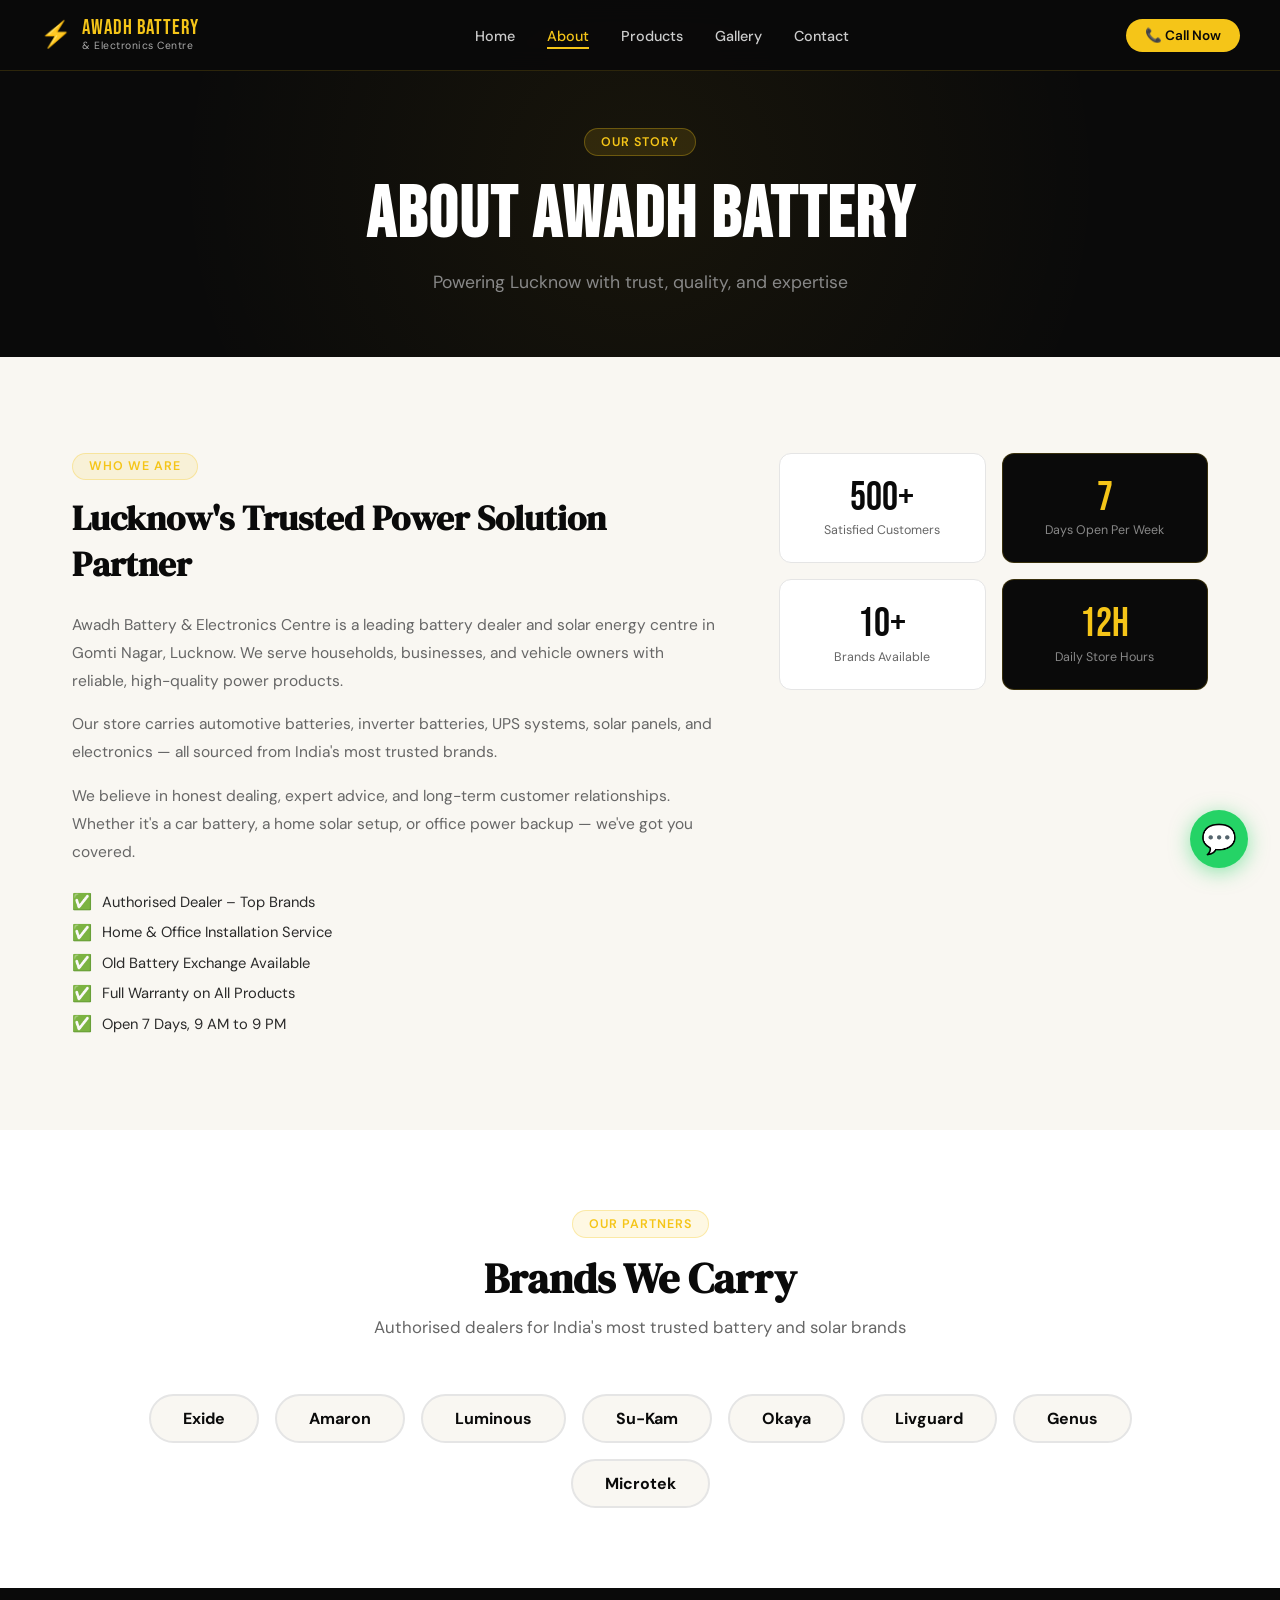
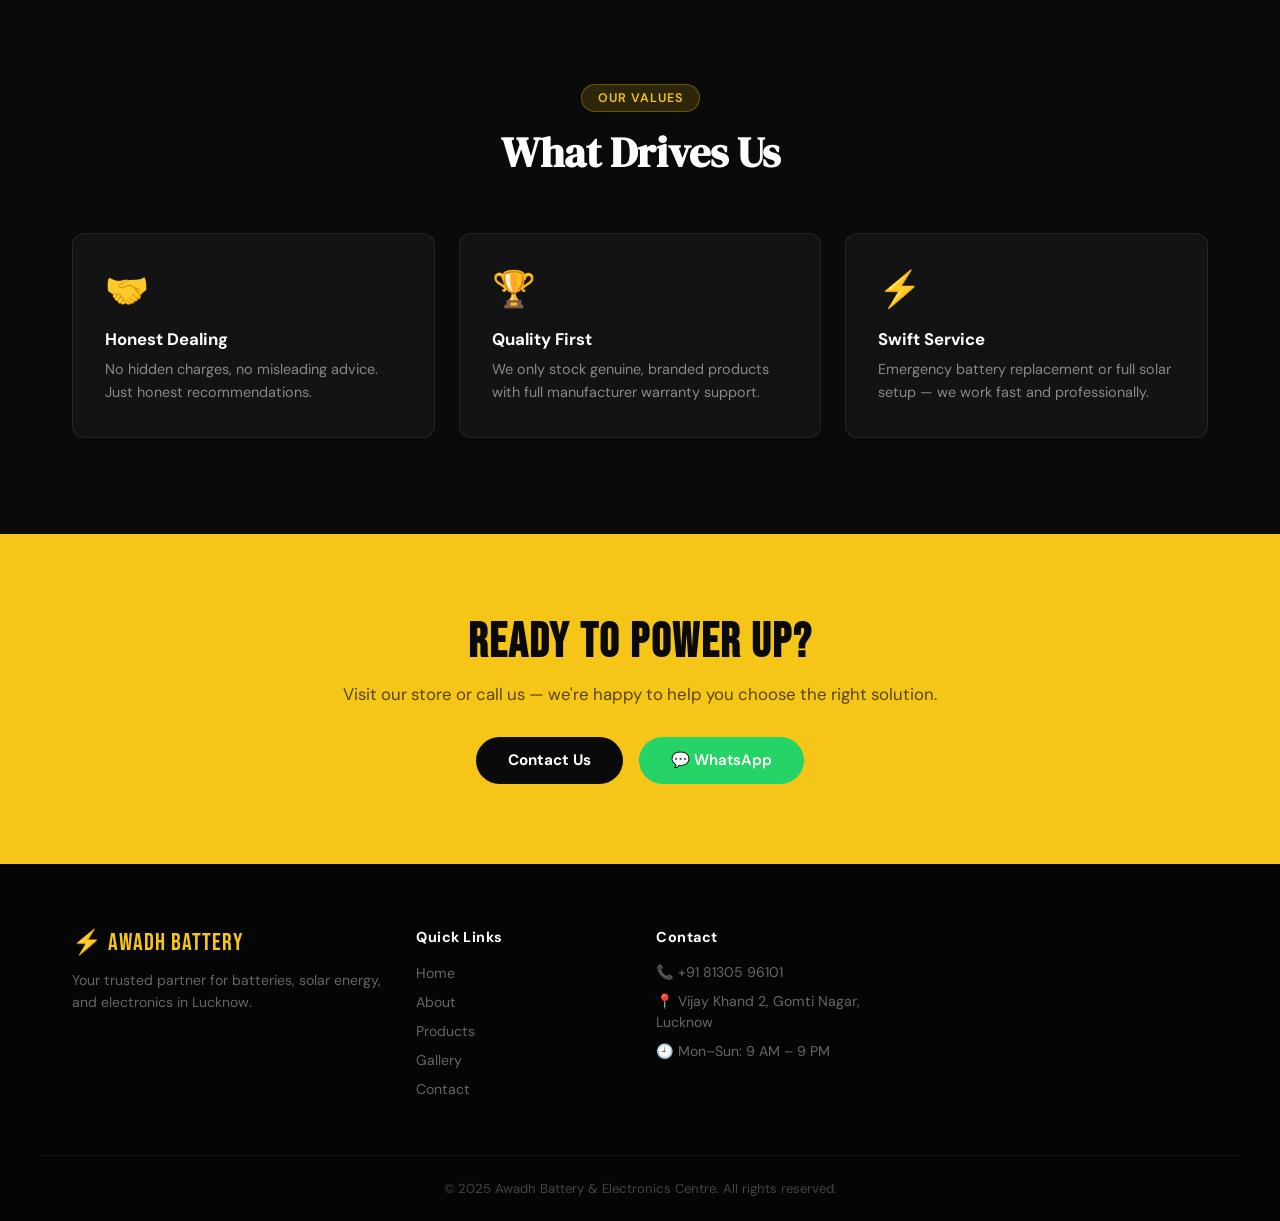
==== commit 916df41c: "Update about.html" ====
--- a/about.html
+++ b/about.html
@@ -19,7 +19,7 @@
         <li><a href="gallery.html">Gallery</a></li>
         <li><a href="contact.html">Contact</a></li>
       </ul>
-      <a href="tel:08065486292" class="nav-cta">📞 Call Now</a>
+      <a href="tel:08130596101" class="nav-cta">📞 Call Now</a>
       <button class="hamburger" id="hamburger">&#9776;</button>
     </div>
   </nav>
@@ -85,7 +85,7 @@
       <p>Visit our store or call us — we're happy to help you choose the right solution.</p>
       <div class="cta-btns" style="justify-content:center">
         <a href="contact.html" class="btn-primary">Contact Us</a>
-        <a href="https://wa.me/918065486292" target="_blank" class="btn-whatsapp">💬 WhatsApp</a>
+        <a href="https://wa.me/918130596101" target="_blank" class="btn-whatsapp">💬 WhatsApp</a>
       </div>
     </div>
   </section>
@@ -94,11 +94,12 @@
     <div class="container footer-grid">
       <div class="footer-brand"><div class="footer-logo">⚡ Awadh Battery</div><p>Your trusted partner for batteries, solar energy, and electronics in Lucknow.</p></div>
       <div class="footer-links"><h4>Quick Links</h4><ul><li><a href="index.html">Home</a></li><li><a href="about.html">About</a></li><li><a href="products.html">Products</a></li><li><a href="gallery.html">Gallery</a></li><li><a href="contact.html">Contact</a></li></ul></div>
-      <div class="footer-contact"><h4>Contact</h4><p>📞 <a href="tel:08065486292">+91 80654 86292</a></p><p>📍 Vijay Khand 2, Gomti Nagar, Lucknow</p><p>🕘 Mon–Sun: 9 AM – 9 PM</p></div>
+      <div class="footer-contact"><h4>Contact</h4><p>📞 <a href="tel:08130596101">+91 81305 96101</a></p><p>📍 Vijay Khand 2, Gomti Nagar, Lucknow</p><p>🕘 Mon–Sun: 9 AM – 9 PM</p></div>
     </div>
     <div class="footer-bottom"><p>© 2025 Awadh Battery & Electronics Centre. All rights reserved.</p></div>
   </footer>
-  <a href="https://wa.me/918065486292" target="_blank" class="whatsapp-float">💬</a>
+  <a href="https://wa.me/918130596101" target="_blank" class="whatsapp-float">💬</a>
   <script src="script.js"></script>
 </body>
 </html>
+
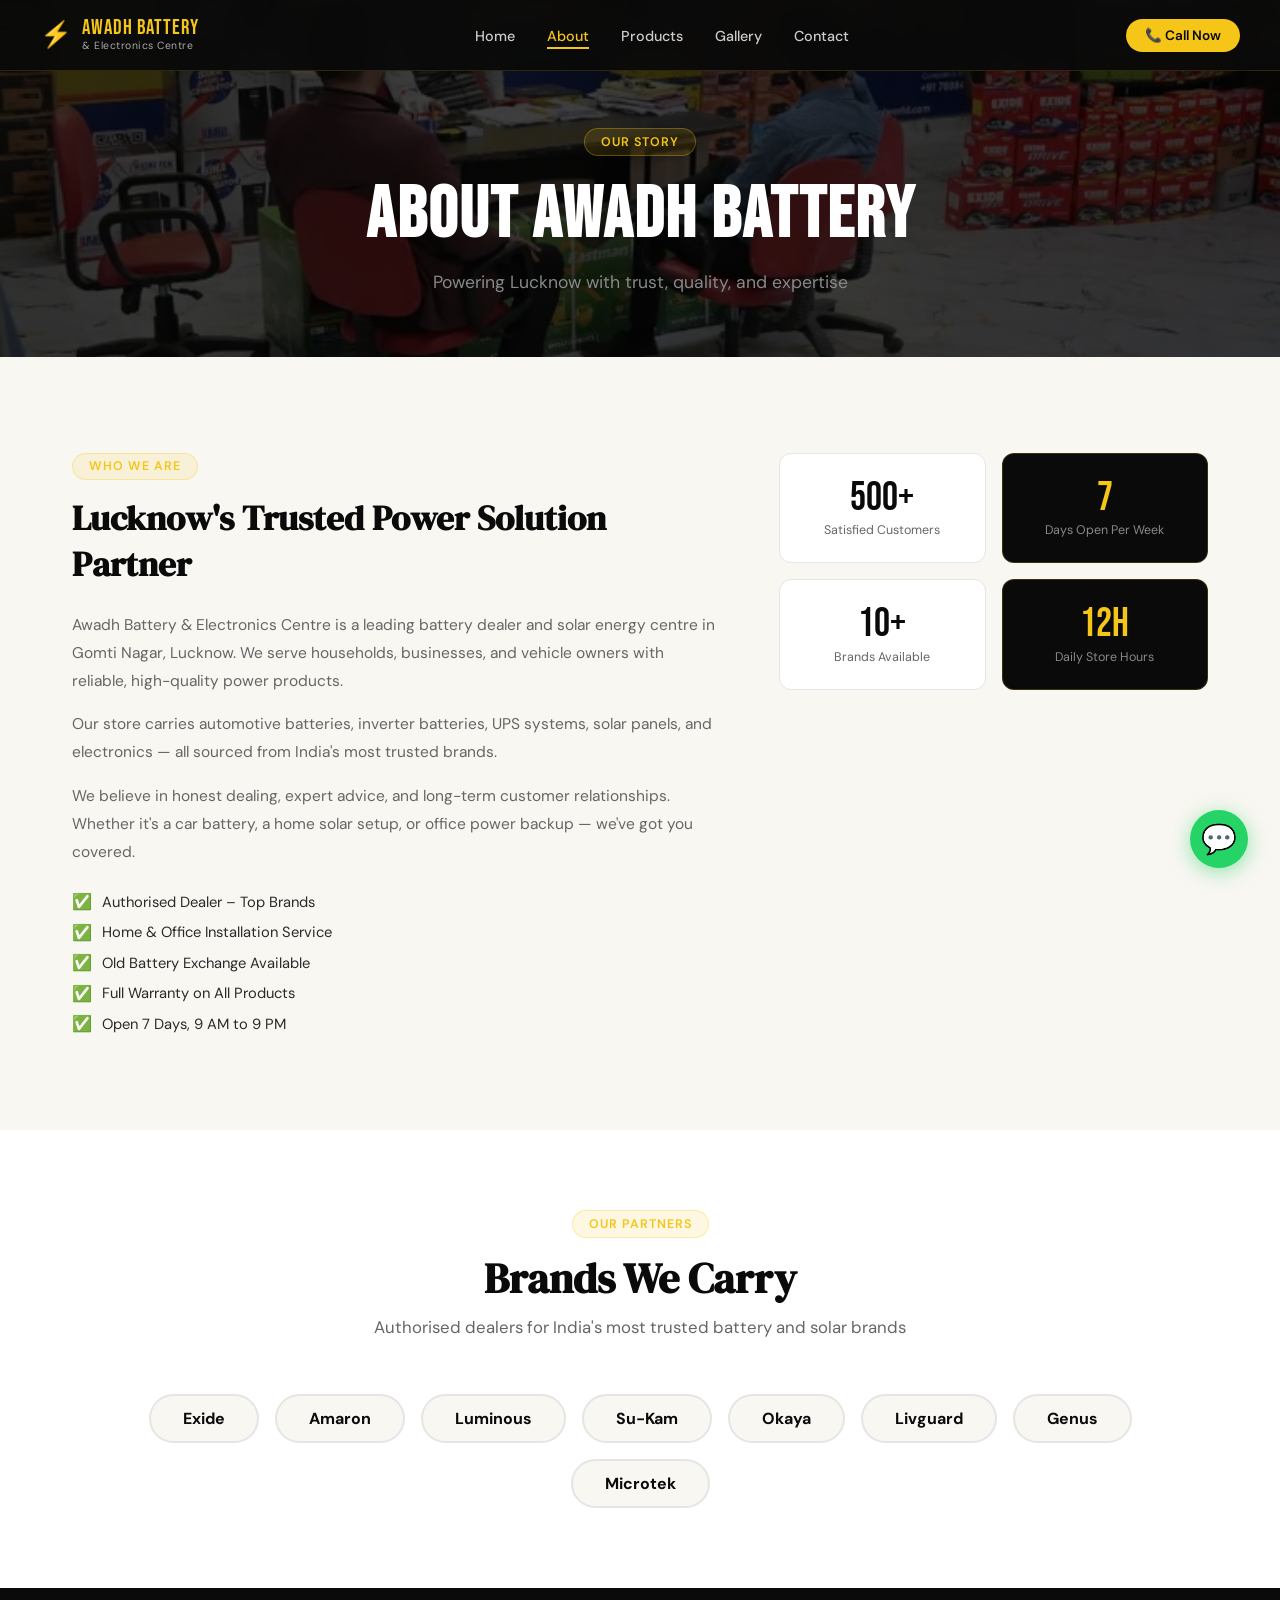
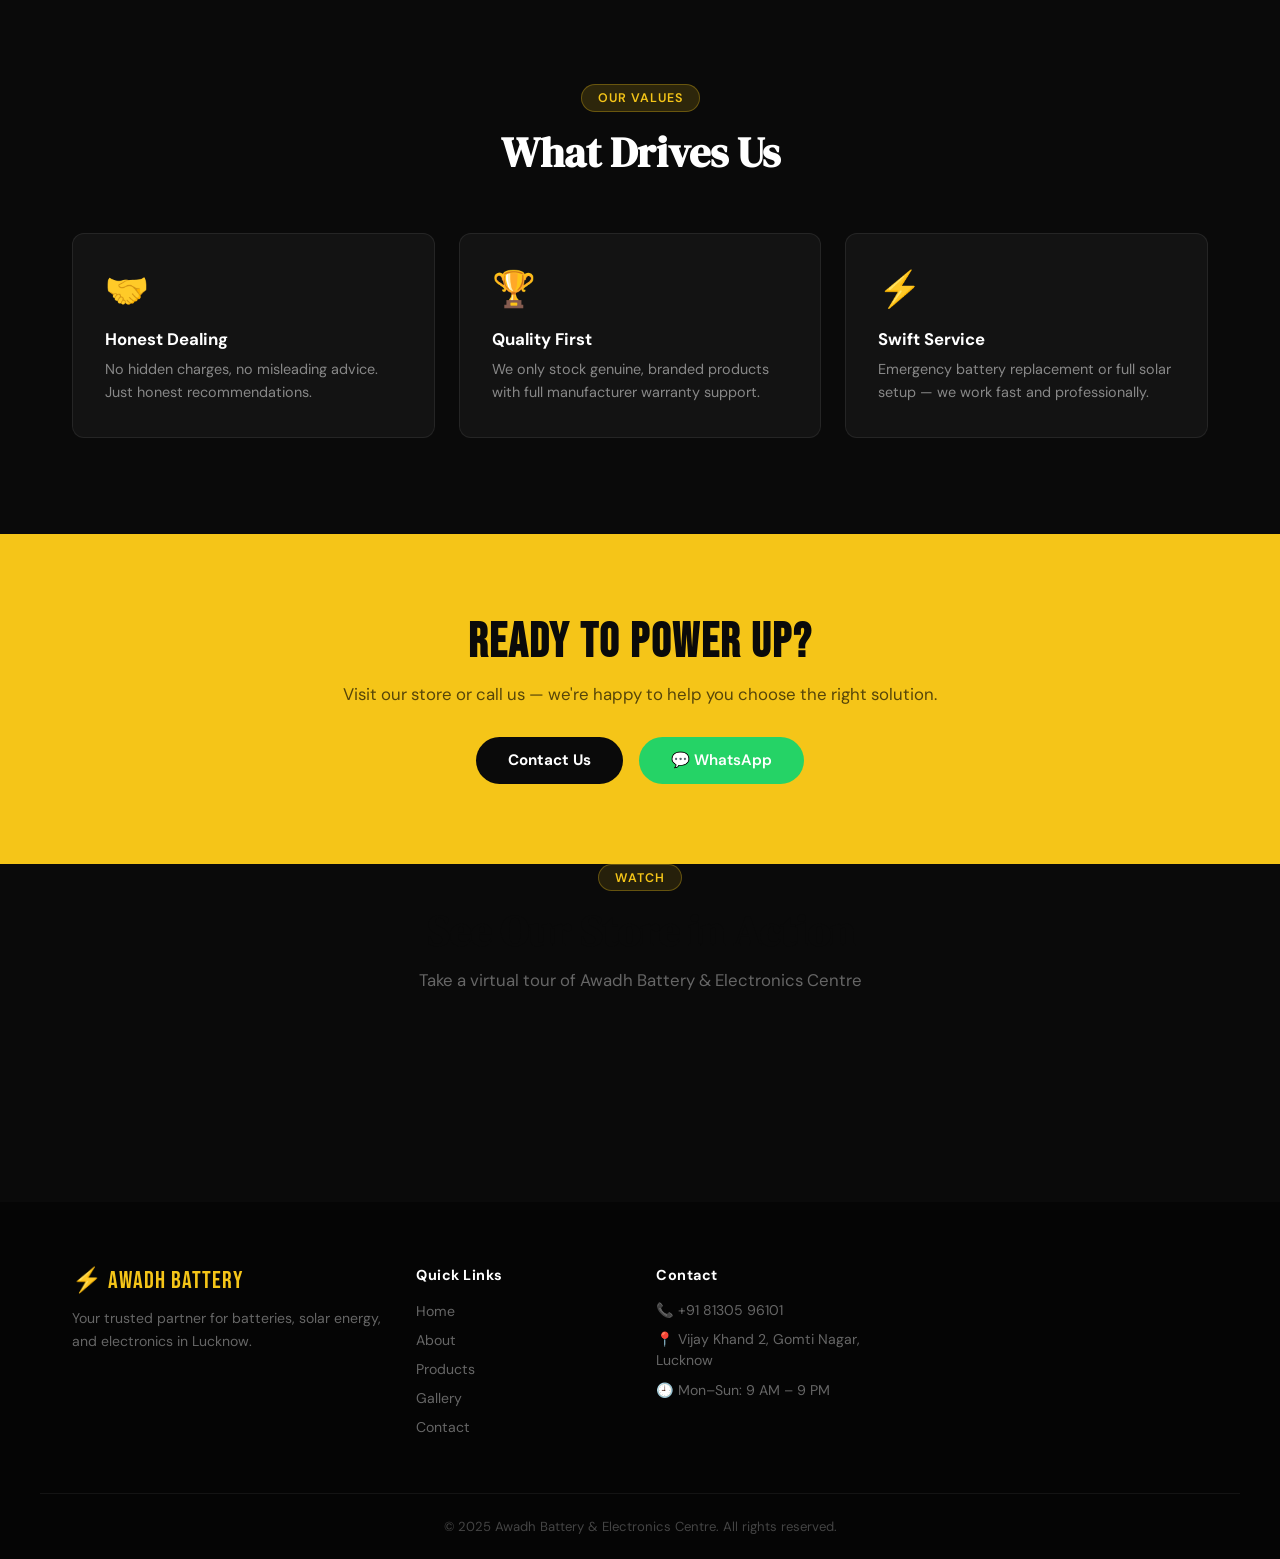
==== commit 61ebd16d: "Update about.html" ====
--- a/about.html
+++ b/about.html
@@ -89,7 +89,24 @@
       </div>
     </div>
   </section>
-
+<div class="video-section">
+  <div class="container">
+    <div class="section-header">
+      <div class="section-tag">Watch</div>
+      <h2>See Our Store in Action</h2>
+      <p>Take a virtual tour of Awadh Battery & Electronics Centre</p>
+    </div>
+    <div class="video-wrapper">
+      <iframe 
+        src="https://www.youtube.com/embed/O_QSmwJONHc" 
+        title="Awadh Battery Store Tour"
+        frameborder="0"
+        allow="accelerometer; autoplay; clipboard-write; encrypted-media; gyroscope; picture-in-picture"
+        allowfullscreen>
+      </iframe>
+    </div>
+  </div>
+</div>
   <footer class="footer">
     <div class="container footer-grid">
       <div class="footer-brand"><div class="footer-logo">⚡ Awadh Battery</div><p>Your trusted partner for batteries, solar energy, and electronics in Lucknow.</p></div>
@@ -103,3 +120,4 @@
 </body>
 </html>
 
+
--- a/style.css
+++ b/style.css
@@ -70,10 +70,11 @@
 
 /* ===== HERO ===== */
 .hero {
-  min-height: 100vh; background: var(--dark);
+  min-height: 100vh;
   display: flex; align-items: center;
   padding: 7rem 2rem 4rem;
   position: relative; overflow: hidden;
+  background: linear-gradient(rgba(0,0,0,0.7), rgba(0,0,0,0.7)), url('hero.avif') center/cover no-repeat;
 }
 .hero-bg-pattern {
   position: absolute; inset: 0;
@@ -120,27 +121,31 @@
 .stat-label { font-size: 0.75rem; color: #888; }
 .stat-divider { width: 1px; height: 40px; background: rgba(255,255,255,0.1); }
 
-/* Hero Cards */
-.hero-visual { position: relative; height: 400px; }
-.hero-card-stack { position: relative; width: 100%; height: 100%; }
+/* ===== HERO CARDS ===== */
+.hero-visual { display: flex; align-items: center; justify-content: center; }
+.hero-card-stack {
+  display: grid;
+  grid-template-columns: 1fr 1fr;
+  gap: 1rem;
+  width: 100%;
+  max-width: 360px;
+}
 .hero-card {
-  position: absolute;
-  background: rgba(255,255,255,0.04);
-  border: 1px solid rgba(245,197,24,0.2);
+  background: rgba(255,255,255,0.07);
+  border: 1px solid rgba(245,197,24,0.3);
   border-radius: var(--radius);
-  padding: 1.5rem;
+  padding: 2rem 1rem;
   display: flex; flex-direction: column; align-items: center; justify-content: center;
-  gap: 0.5rem;
+  gap: 0.75rem;
   transition: transform 0.3s;
   backdrop-filter: blur(10px);
-}
-.hero-card:hover { transform: translateY(-6px) !important; }
-.card-icon { font-size: 2.5rem; }
-.card-label { color: #ccc; font-size: 0.9rem; font-weight: 500; }
-.card1 { top: 0; left: 10%; width: 140px; height: 140px; }
-.card2 { top: 20%; right: 5%; width: 150px; height: 150px; border-color: rgba(245,197,24,0.4); background: rgba(245,197,24,0.05); }
-.card3 { bottom: 15%; left: 5%; width: 130px; height: 130px; }
-.card4 { bottom: 5%; right: 20%; width: 145px; height: 145px; }
+  aspect-ratio: 1;
+}
+.hero-card:hover { transform: translateY(-6px); }
+.card1, .card2, .card3, .card4 { position: static; width: auto; height: auto; }
+.card2 { border-color: rgba(245,197,24,0.5); background: rgba(245,197,24,0.08); }
+.card-icon { font-size: 2.5rem; line-height: 1; }
+.card-label { color: #ffffff; font-size: 0.95rem; font-weight: 600; text-align: center; }
 
 /* ===== BUTTONS ===== */
 .btn-primary {
@@ -478,9 +483,7 @@
 .footer-contact p { color: #666; font-size: 0.88rem; margin-bottom: 0.5rem; line-height: 1.5; }
 .footer-contact a { color: #666; transition: color 0.2s; }
 .footer-contact a:hover { color: var(--yellow); }
-.footer-bottom {
-  padding: 1.5rem 0; text-align: center;
-}
+.footer-bottom { padding: 1.5rem 0; text-align: center; }
 .footer-bottom p { color: #444; font-size: 0.82rem; }
 
 /* ===== WHATSAPP FLOAT ===== */
@@ -521,3 +524,8 @@
   .hero-btns { flex-direction: column; }
   .cta-btns { flex-direction: column; }
 }
+.page-hero {
+  background: linear-gradient(rgba(0,0,0,0.75), rgba(0,0,0,0.75)), url('store.avif') center/cover no-repeat;
+  padding: 8rem 2rem 4rem;
+  text-align: center;
+}
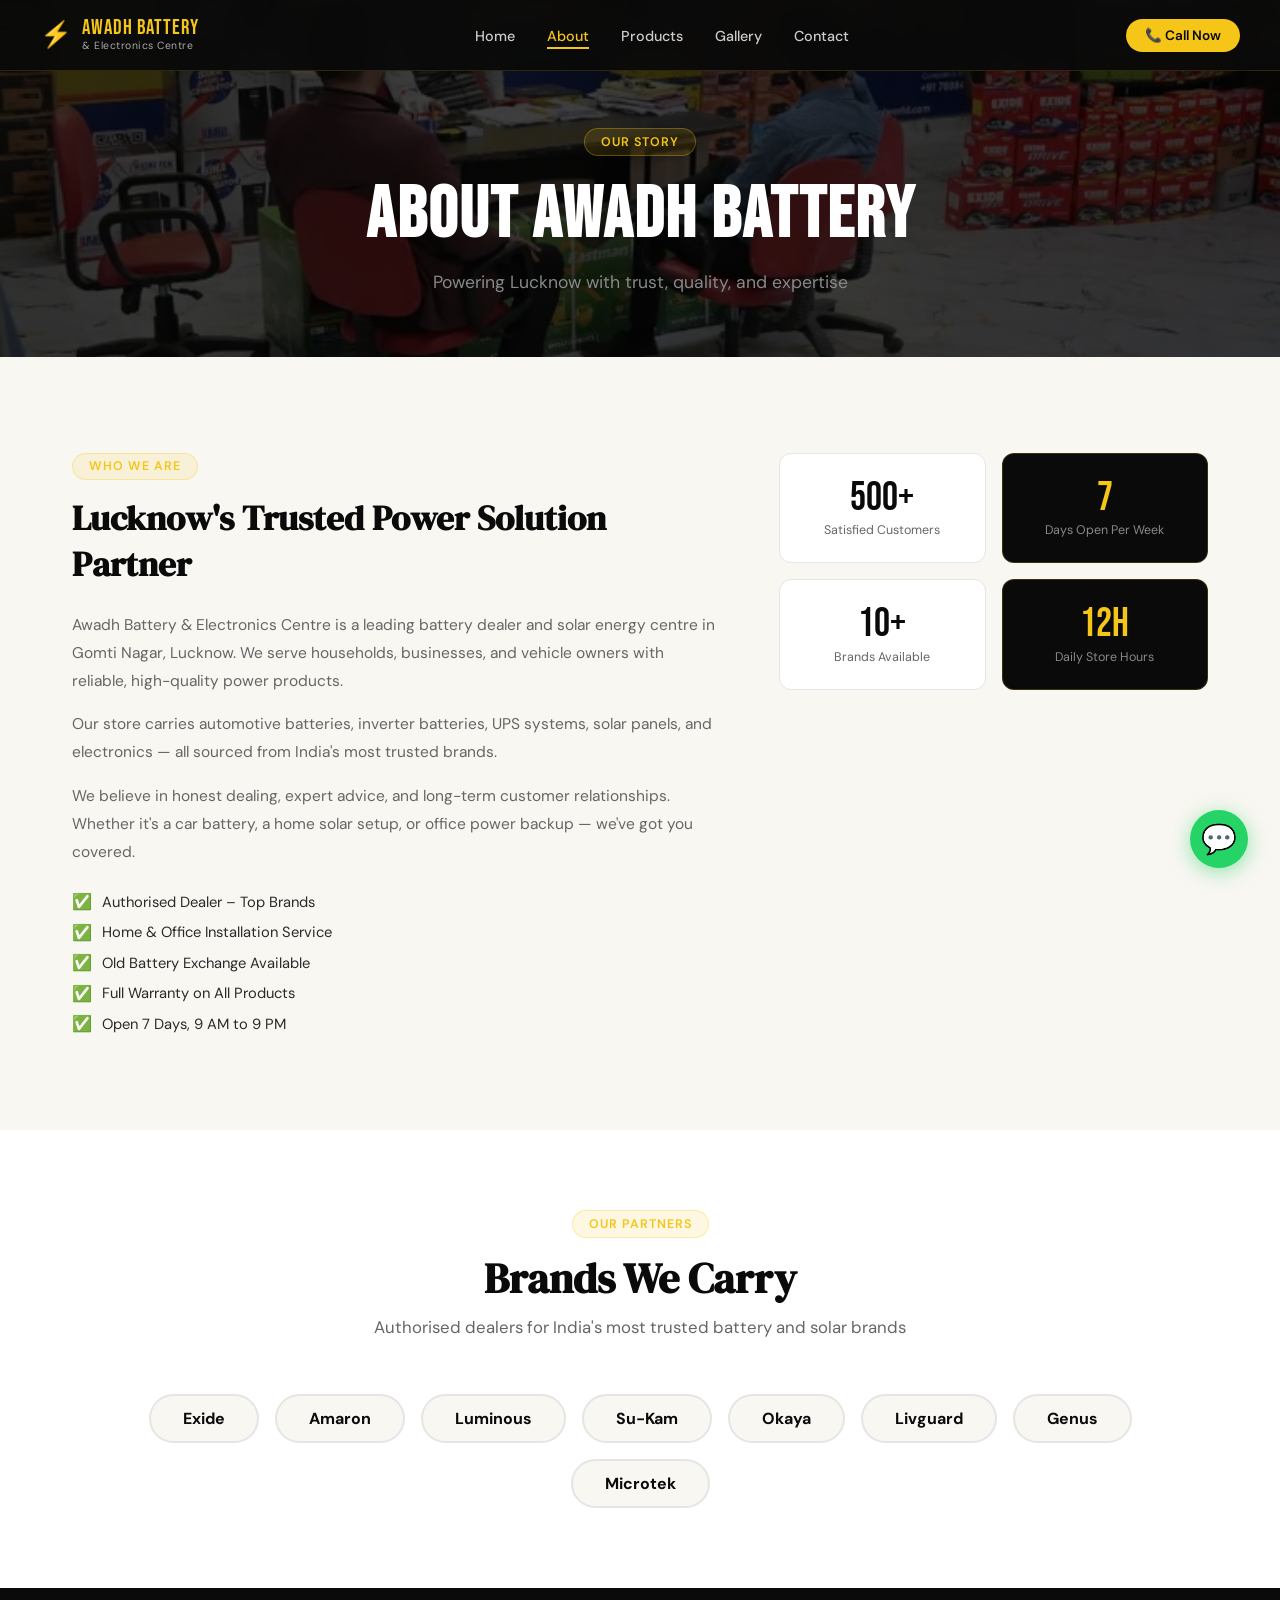
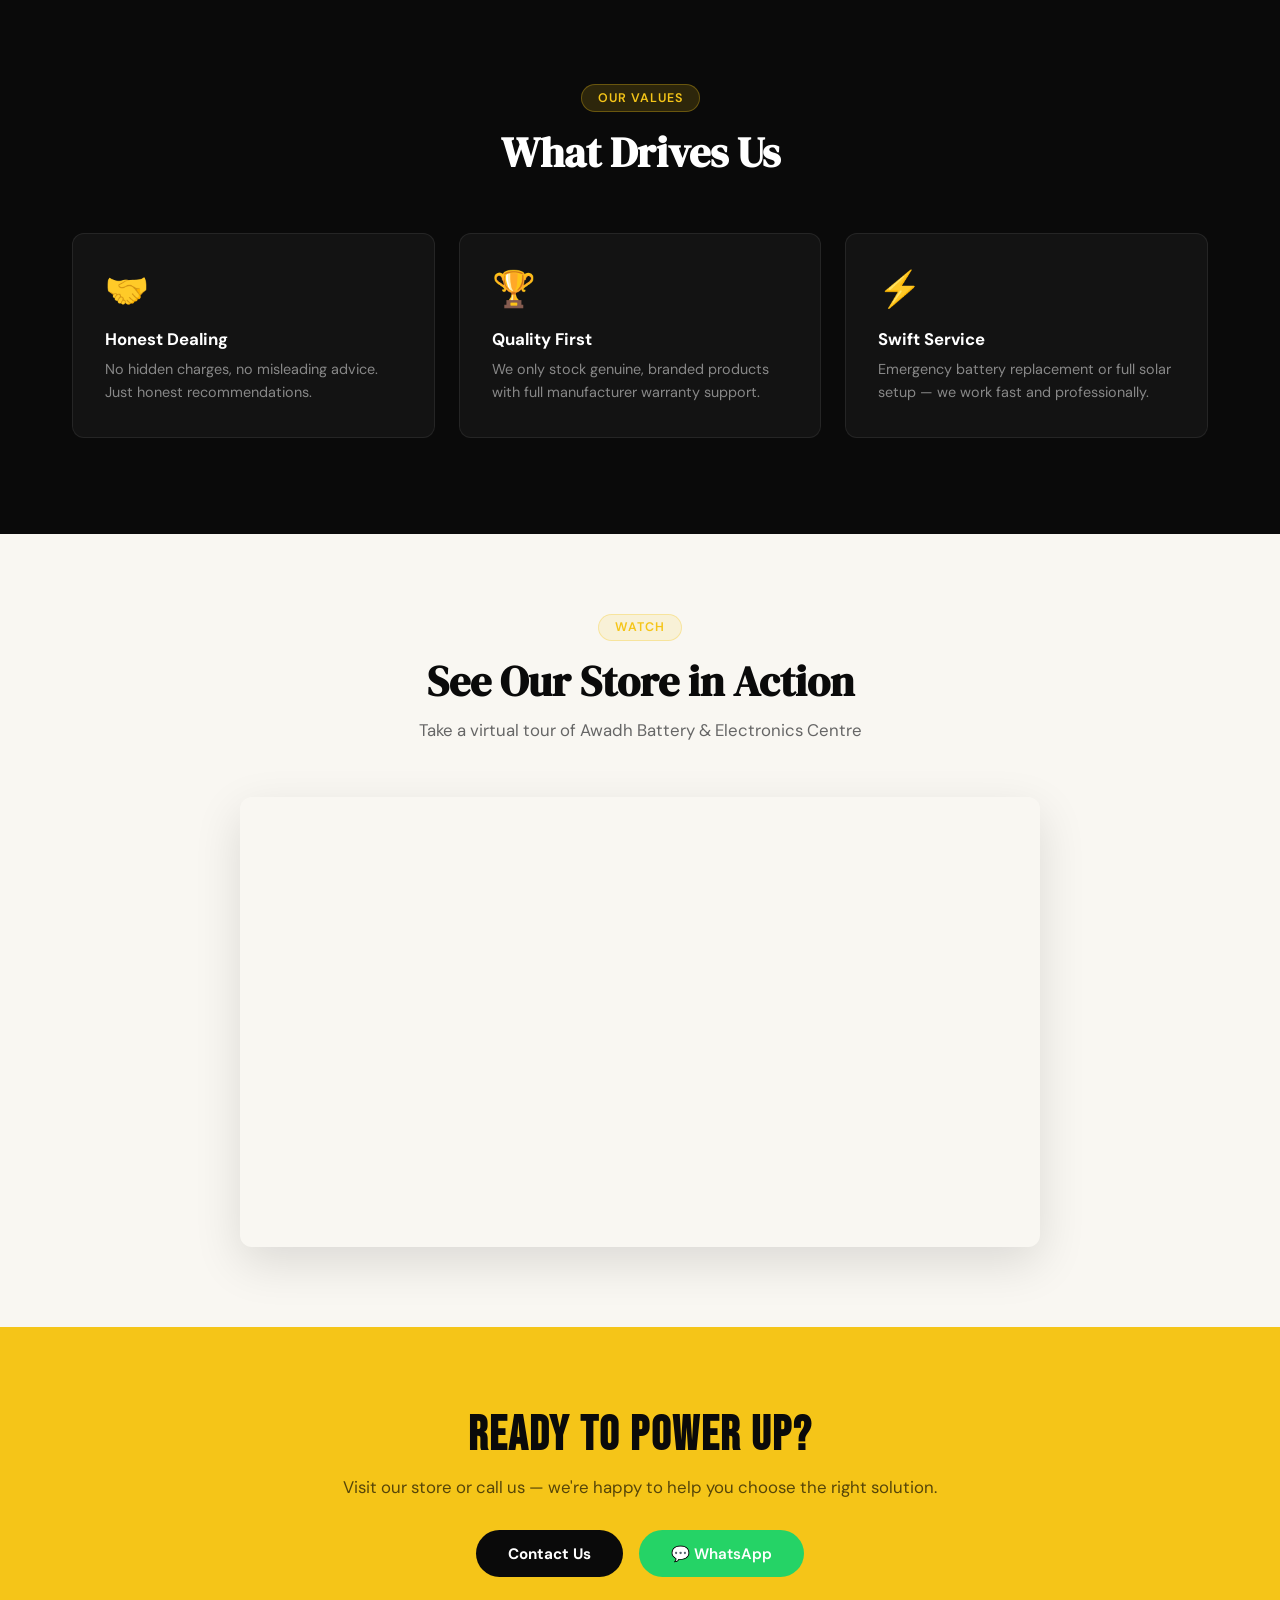
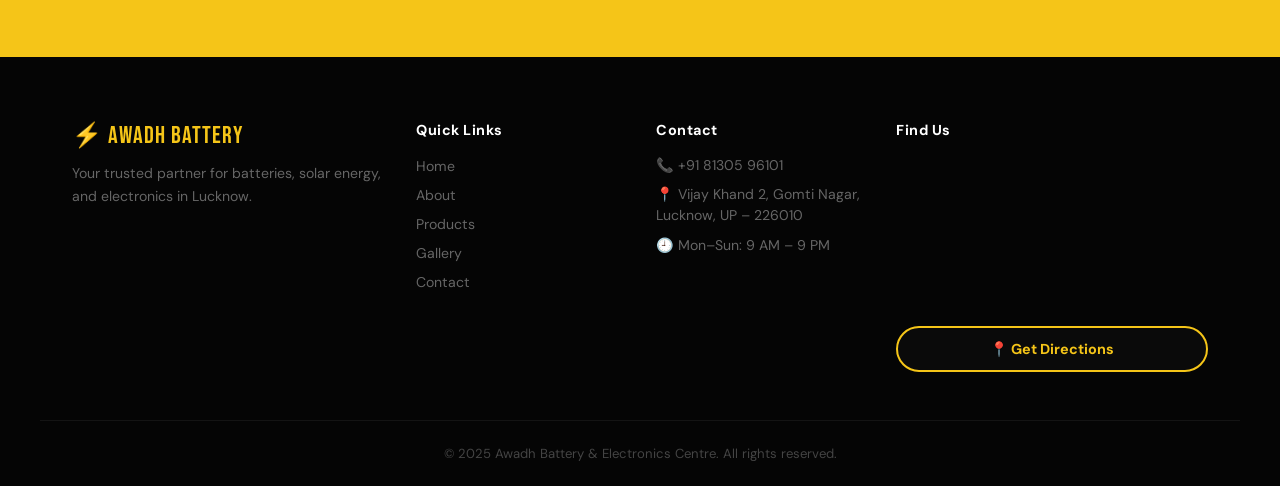
==== commit 7964a85d: "Update about.html" ====
--- a/about.html
+++ b/about.html
@@ -19,7 +19,7 @@
         <li><a href="gallery.html">Gallery</a></li>
         <li><a href="contact.html">Contact</a></li>
       </ul>
-      <a href="tel:08130596101" class="nav-cta">📞 Call Now</a>
+      <a href="tel:8130596101" class="nav-cta">📞 Call Now</a>
       <button class="hamburger" id="hamburger">&#9776;</button>
     </div>
   </nav>
@@ -79,6 +79,25 @@
     </div>
   </section>
 
+  <div class="video-section">
+    <div class="container">
+      <div class="section-header">
+        <div class="section-tag">Watch</div>
+        <h2>See Our Store in Action</h2>
+        <p>Take a virtual tour of Awadh Battery & Electronics Centre</p>
+      </div>
+      <div class="video-wrapper">
+        <iframe
+          src="https://www.youtube.com/embed/O_QSmwJONHc"
+          title="Awadh Battery Store Tour"
+          frameborder="0"
+          allow="accelerometer; autoplay; clipboard-write; encrypted-media; gyroscope; picture-in-picture"
+          allowfullscreen>
+        </iframe>
+      </div>
+    </div>
+  </div>
+
   <section class="cta-banner">
     <div class="container" style="text-align:center">
       <h2>Ready to Power Up?</h2>
@@ -89,35 +108,32 @@
       </div>
     </div>
   </section>
-<div class="video-section">
-  <div class="container">
-    <div class="section-header">
-      <div class="section-tag">Watch</div>
-      <h2>See Our Store in Action</h2>
-      <p>Take a virtual tour of Awadh Battery & Electronics Centre</p>
-    </div>
-    <div class="video-wrapper">
-      <iframe 
-        src="https://www.youtube.com/embed/O_QSmwJONHc" 
-        title="Awadh Battery Store Tour"
-        frameborder="0"
-        allow="accelerometer; autoplay; clipboard-write; encrypted-media; gyroscope; picture-in-picture"
-        allowfullscreen>
-      </iframe>
-    </div>
-  </div>
-</div>
+
   <footer class="footer">
     <div class="container footer-grid">
       <div class="footer-brand"><div class="footer-logo">⚡ Awadh Battery</div><p>Your trusted partner for batteries, solar energy, and electronics in Lucknow.</p></div>
       <div class="footer-links"><h4>Quick Links</h4><ul><li><a href="index.html">Home</a></li><li><a href="about.html">About</a></li><li><a href="products.html">Products</a></li><li><a href="gallery.html">Gallery</a></li><li><a href="contact.html">Contact</a></li></ul></div>
-      <div class="footer-contact"><h4>Contact</h4><p>📞 <a href="tel:08130596101">+91 81305 96101</a></p><p>📍 Vijay Khand 2, Gomti Nagar, Lucknow</p><p>🕘 Mon–Sun: 9 AM – 9 PM</p></div>
+      <div class="footer-contact">
+        <h4>Contact</h4>
+        <p>📞 <a href="tel:8130596101">+91 81305 96101</a></p>
+        <p>📍 Vijay Khand 2, Gomti Nagar,<br>Lucknow, UP – 226010</p>
+        <p>🕘 Mon–Sun: 9 AM – 9 PM</p>
+      </div>
+      <div class="footer-map">
+        <h4>Find Us</h4>
+        <iframe
+          src="https://www.google.com/maps?q=26.860193841555464,80.99146882698187&output=embed"
+          width="100%" height="150" style="border:0;border-radius:8px;" allowfullscreen loading="lazy">
+        </iframe>
+        <a href="https://maps.app.goo.gl/HFi9yew7TVQEdLdC6" target="_blank" class="directions-btn">
+          📍 Get Directions
+        </a>
+      </div>
     </div>
     <div class="footer-bottom"><p>© 2025 Awadh Battery & Electronics Centre. All rights reserved.</p></div>
   </footer>
+
   <a href="https://wa.me/918130596101" target="_blank" class="whatsapp-float">💬</a>
   <script src="script.js"></script>
 </body>
 </html>
-
-
--- a/style.css
+++ b/style.css
@@ -529,3 +529,23 @@
   padding: 8rem 2rem 4rem;
   text-align: center;
 }
+.video-section { background: var(--light-bg); padding: 5rem 2rem; }
+.video-wrapper {
+  max-width: 800px; margin: 0 auto;
+  border-radius: var(--radius); overflow: hidden;
+  box-shadow: 0 16px 48px rgba(0,0,0,0.12);
+  aspect-ratio: 16/9;
+}
+.video-wrapper iframe { width: 100%; height: 100%; }
+.directions-btn {
+  display: block; text-align: center;
+  background: var(--dark); color: var(--yellow);
+  border: 2px solid var(--yellow);
+  padding: 0.75rem 1.5rem; border-radius: 50px;
+  font-weight: 700; font-size: 0.9rem;
+  margin-top: 1rem;
+  transition: all 0.2s;
+}
+.directions-btn:hover {
+  background: var(--yellow); color: var(--dark);
+}
